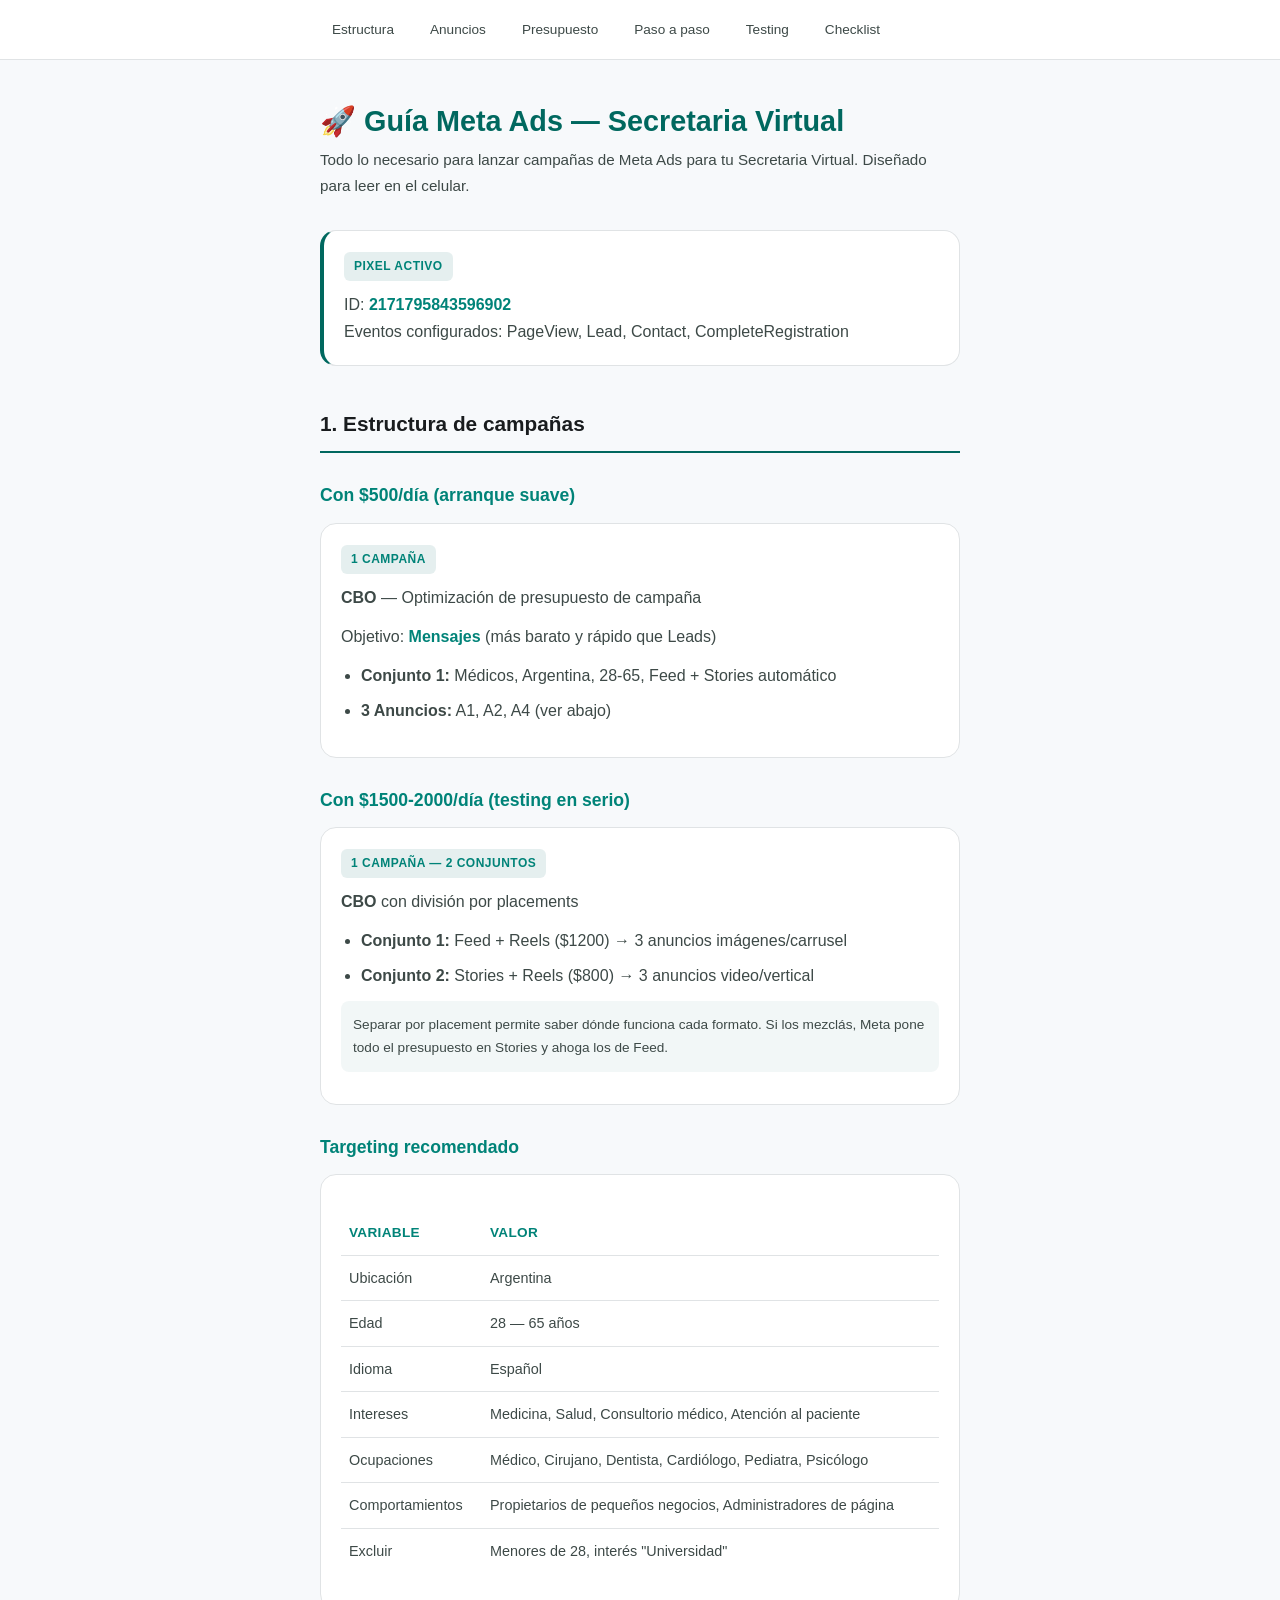
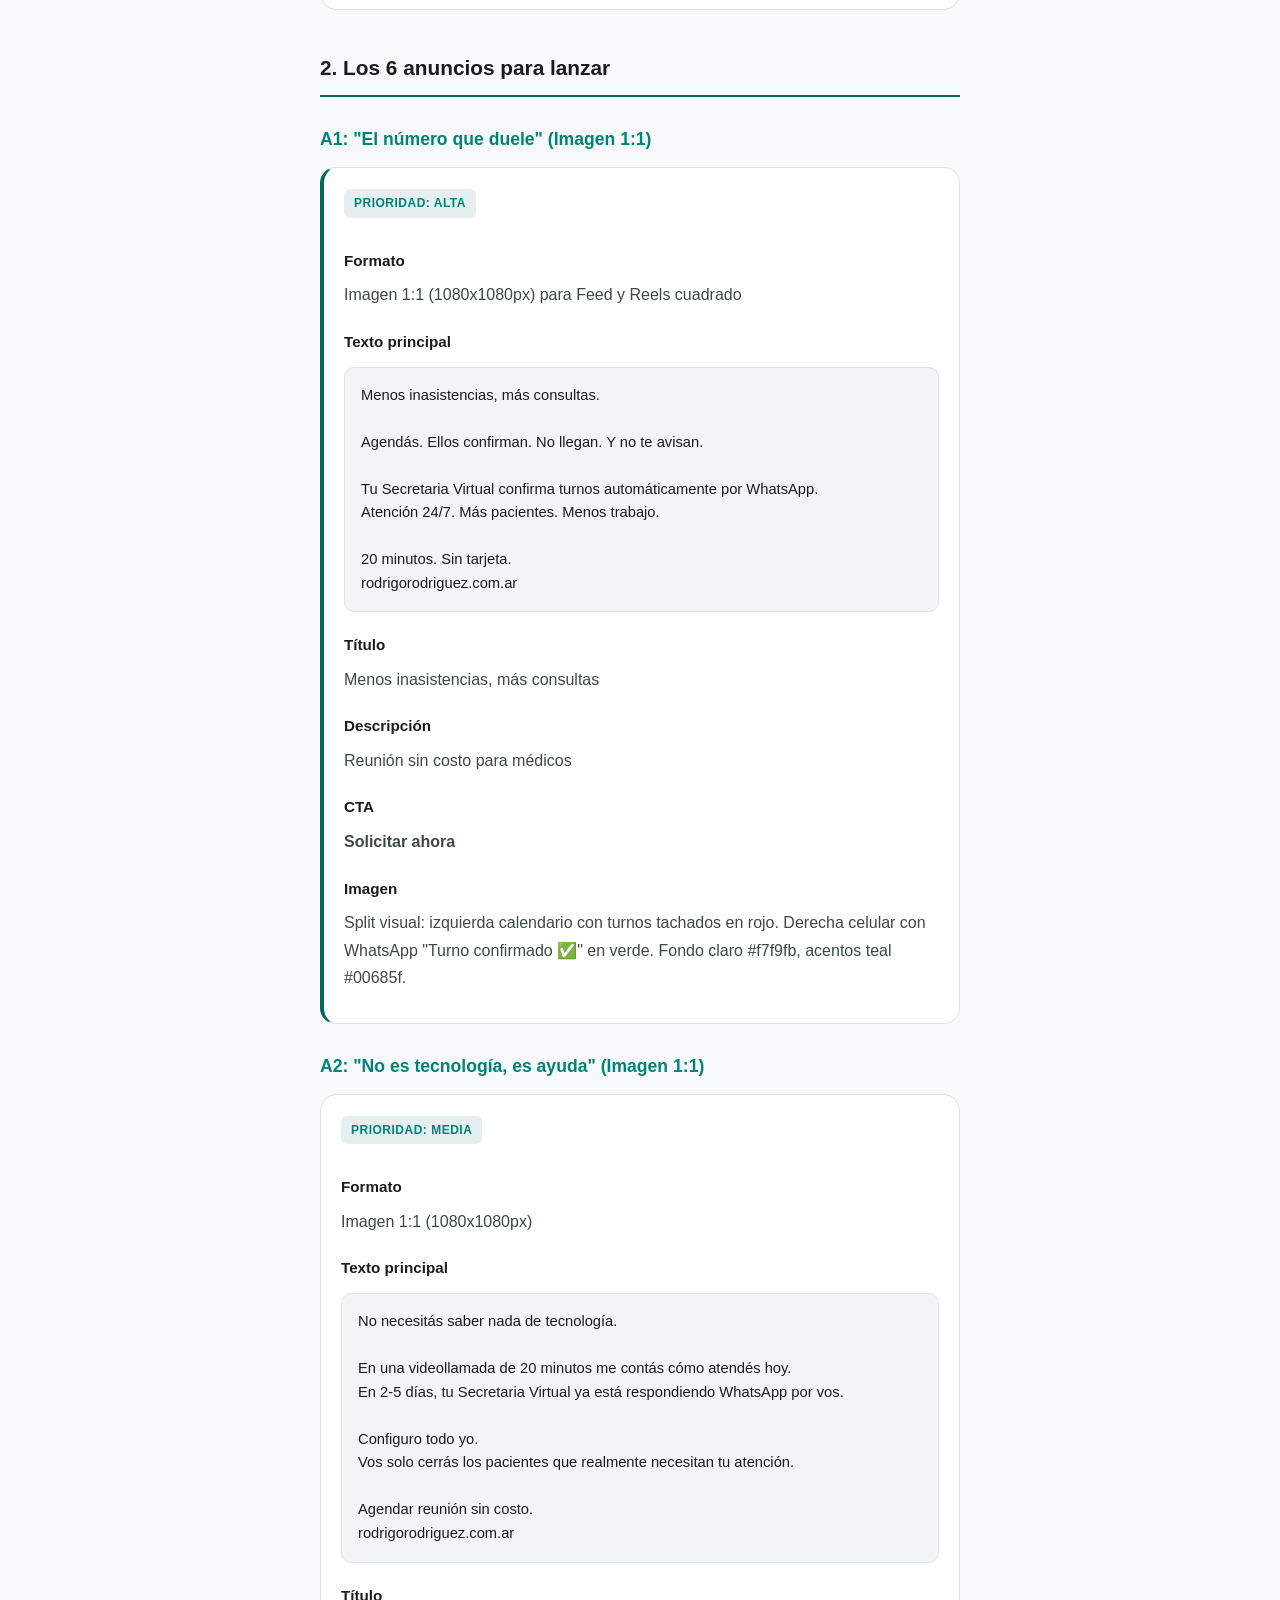
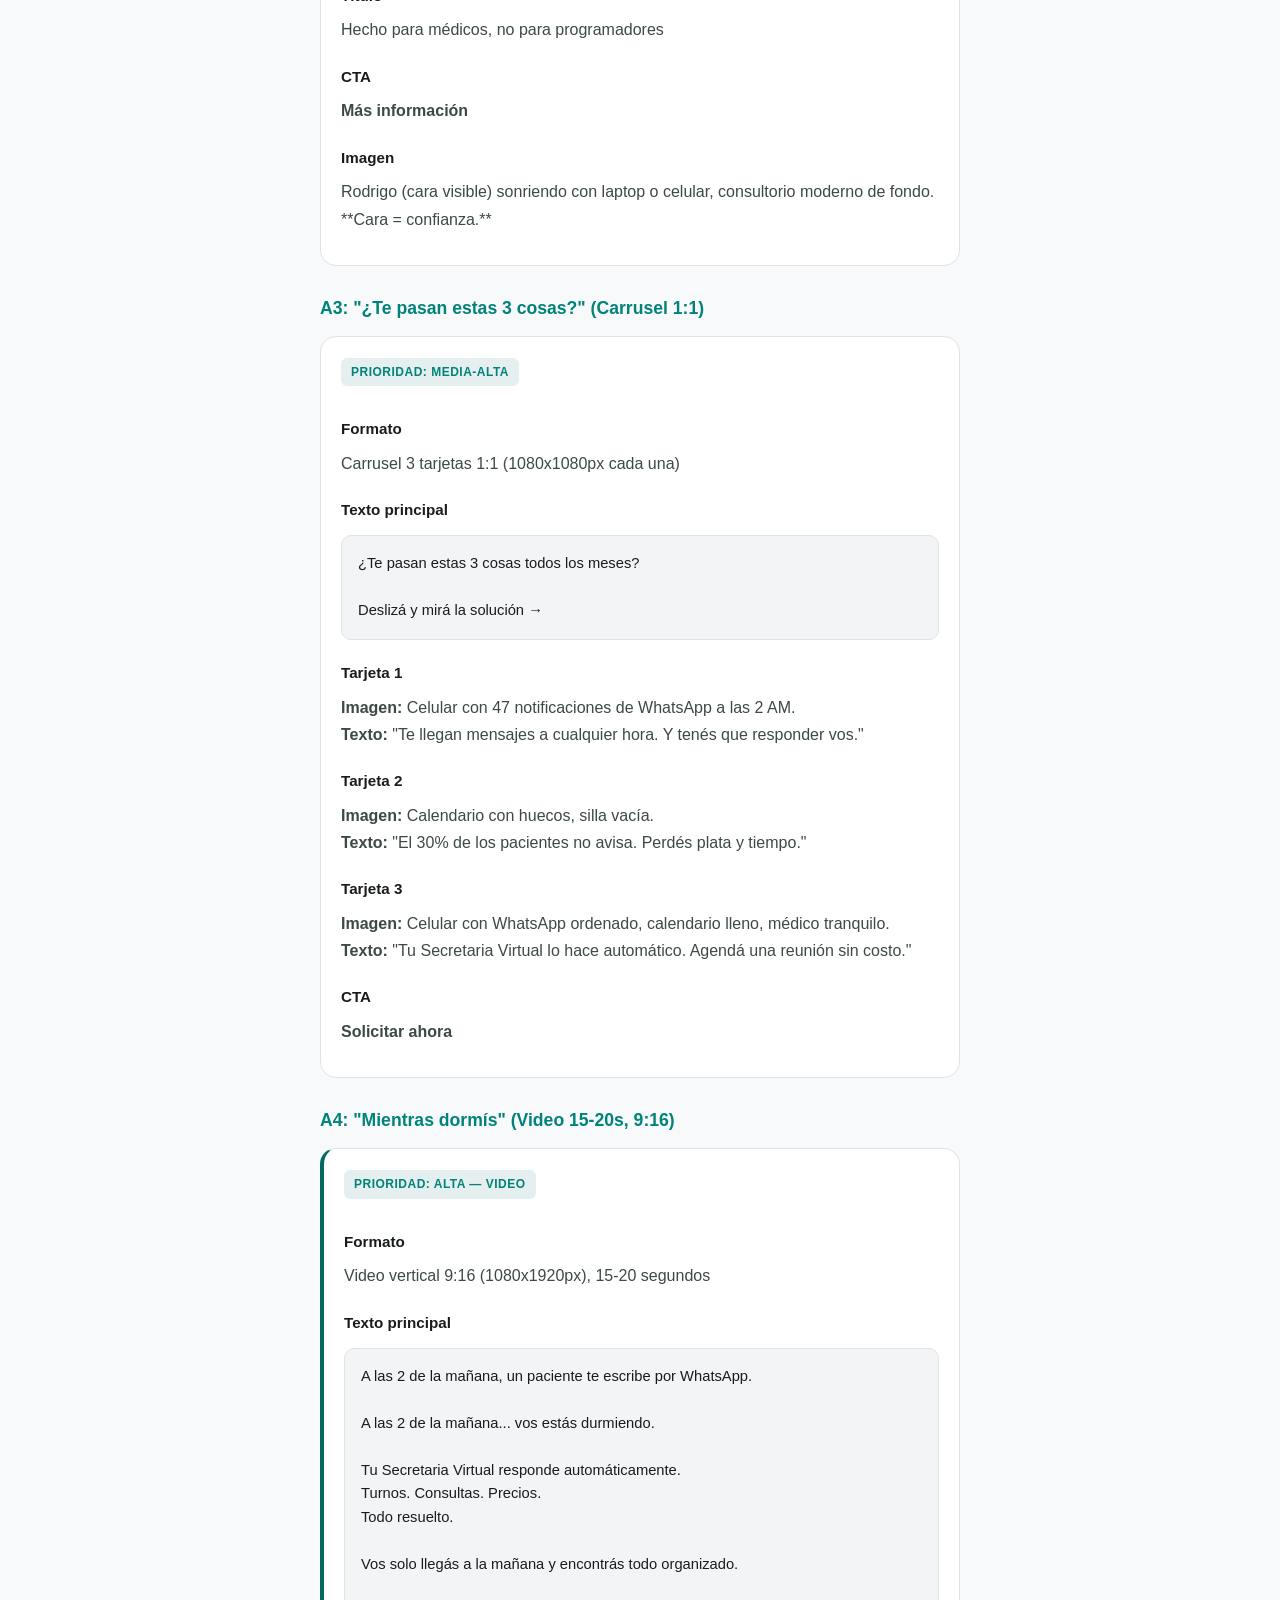
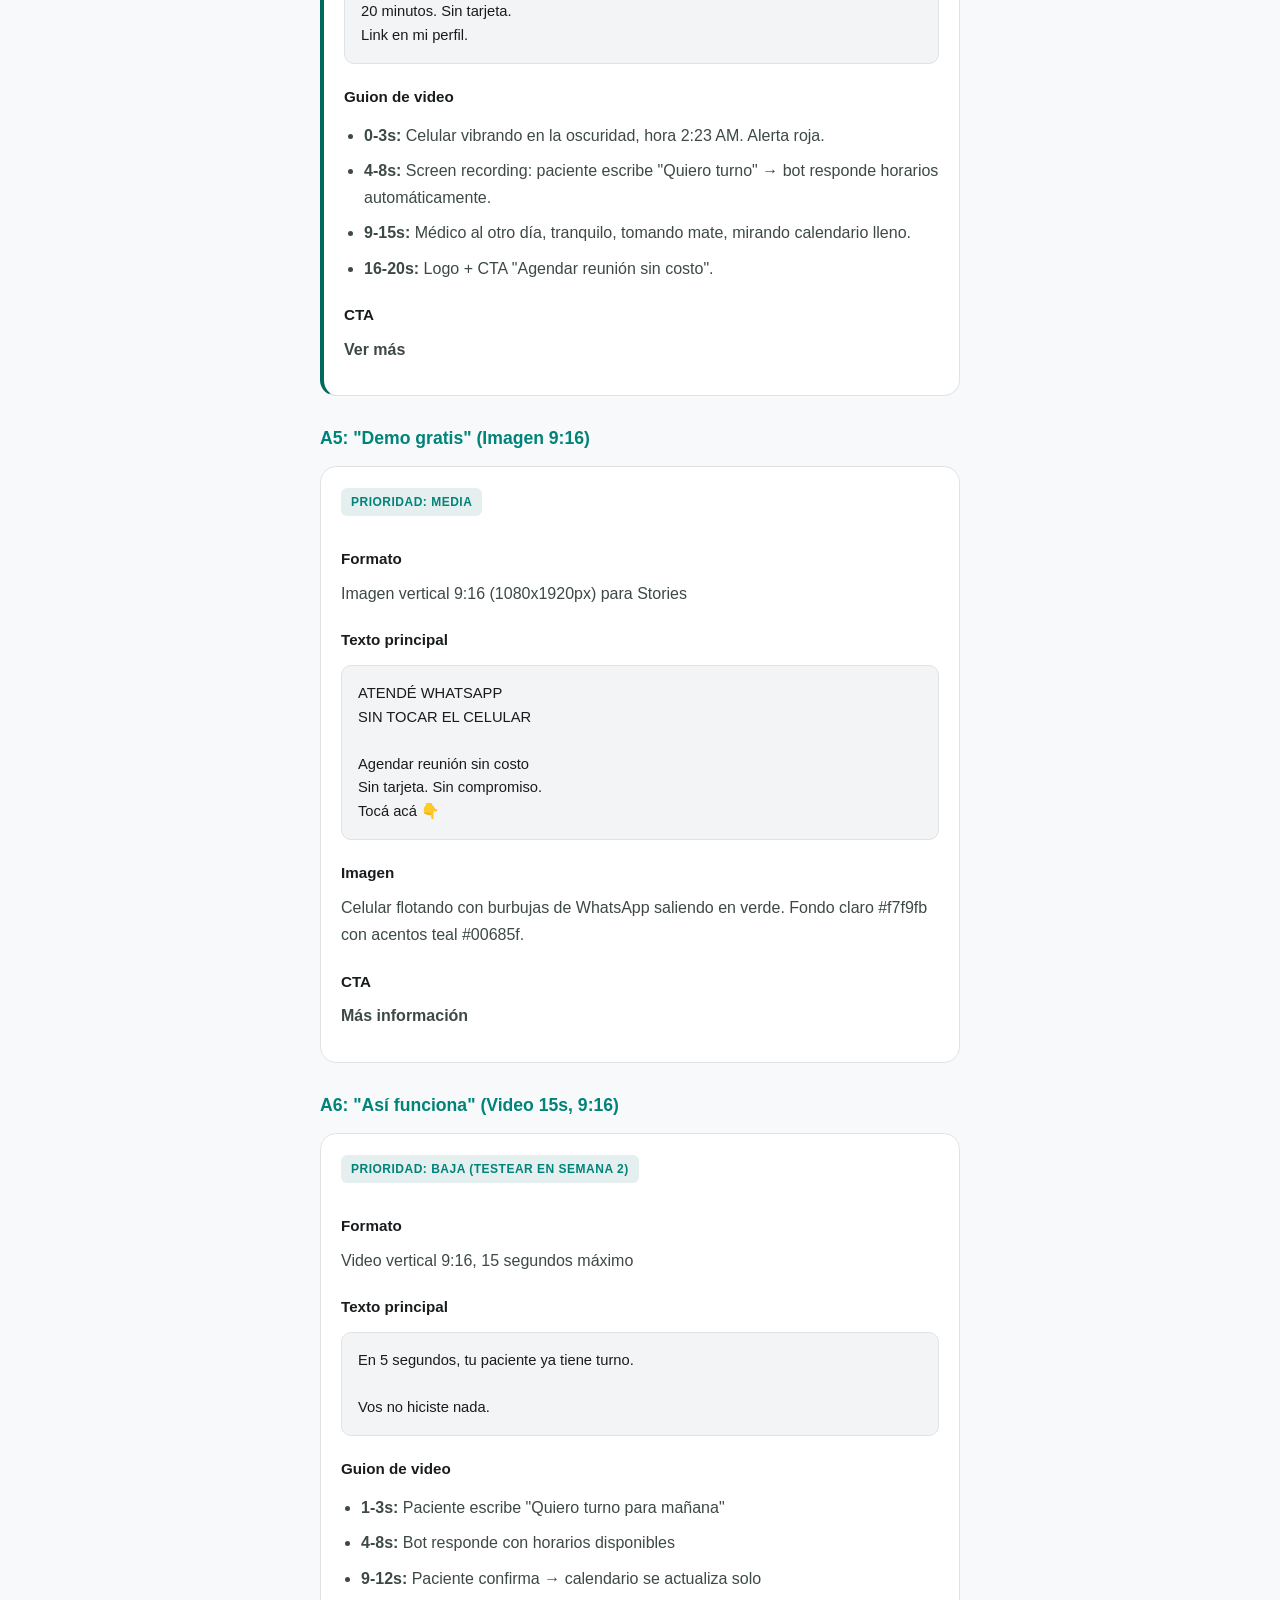
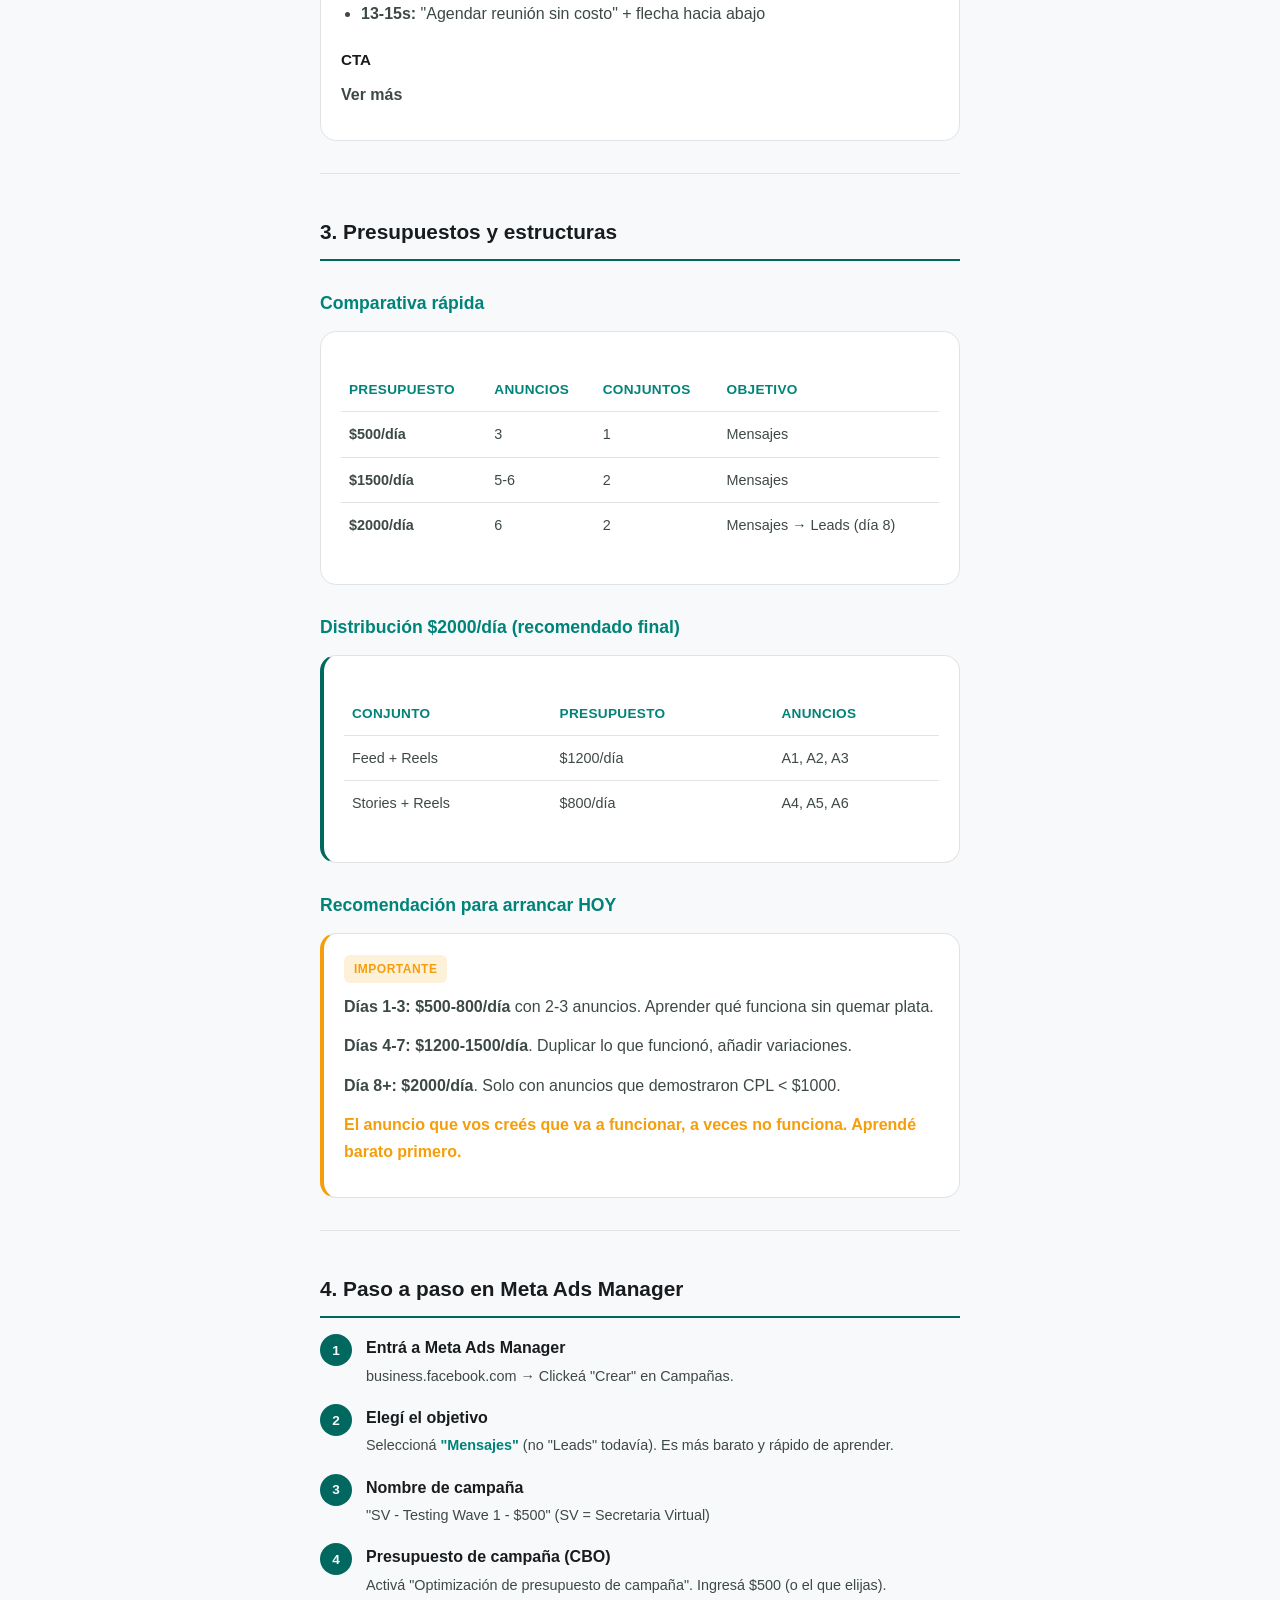
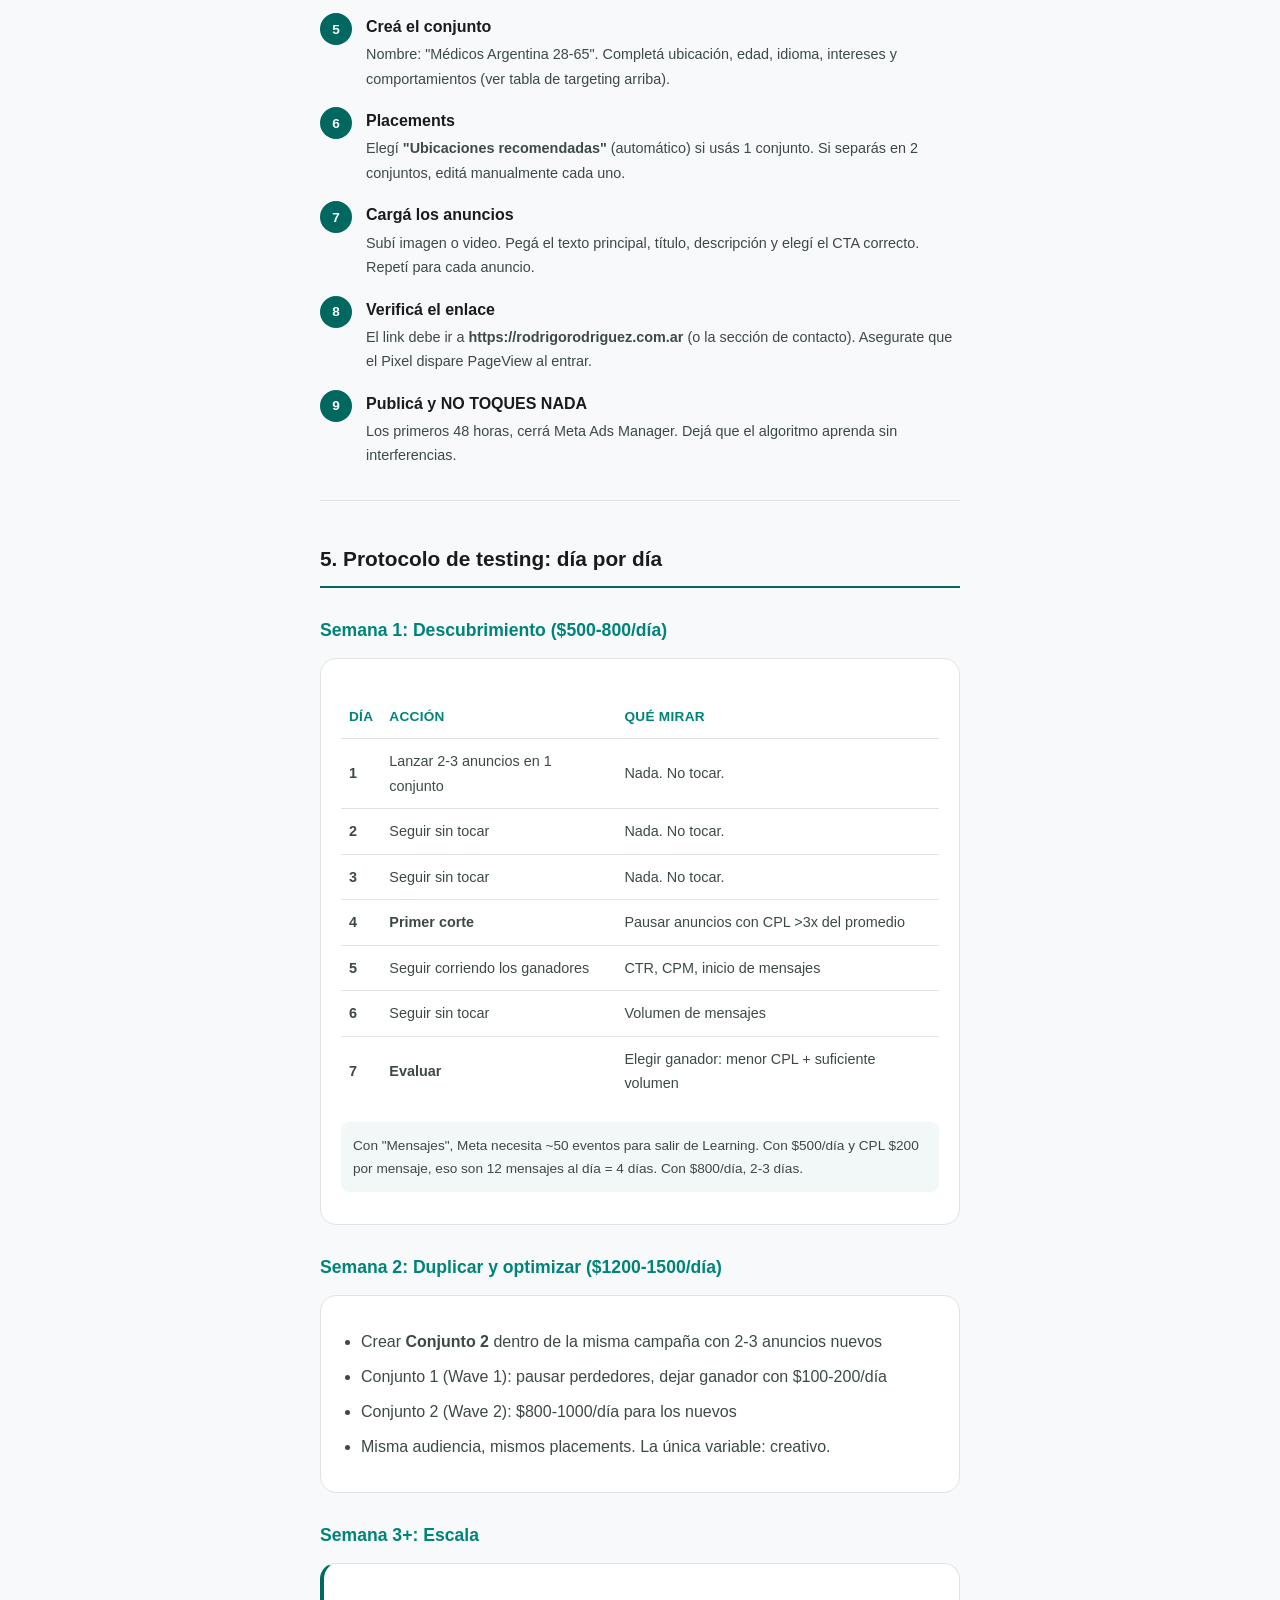
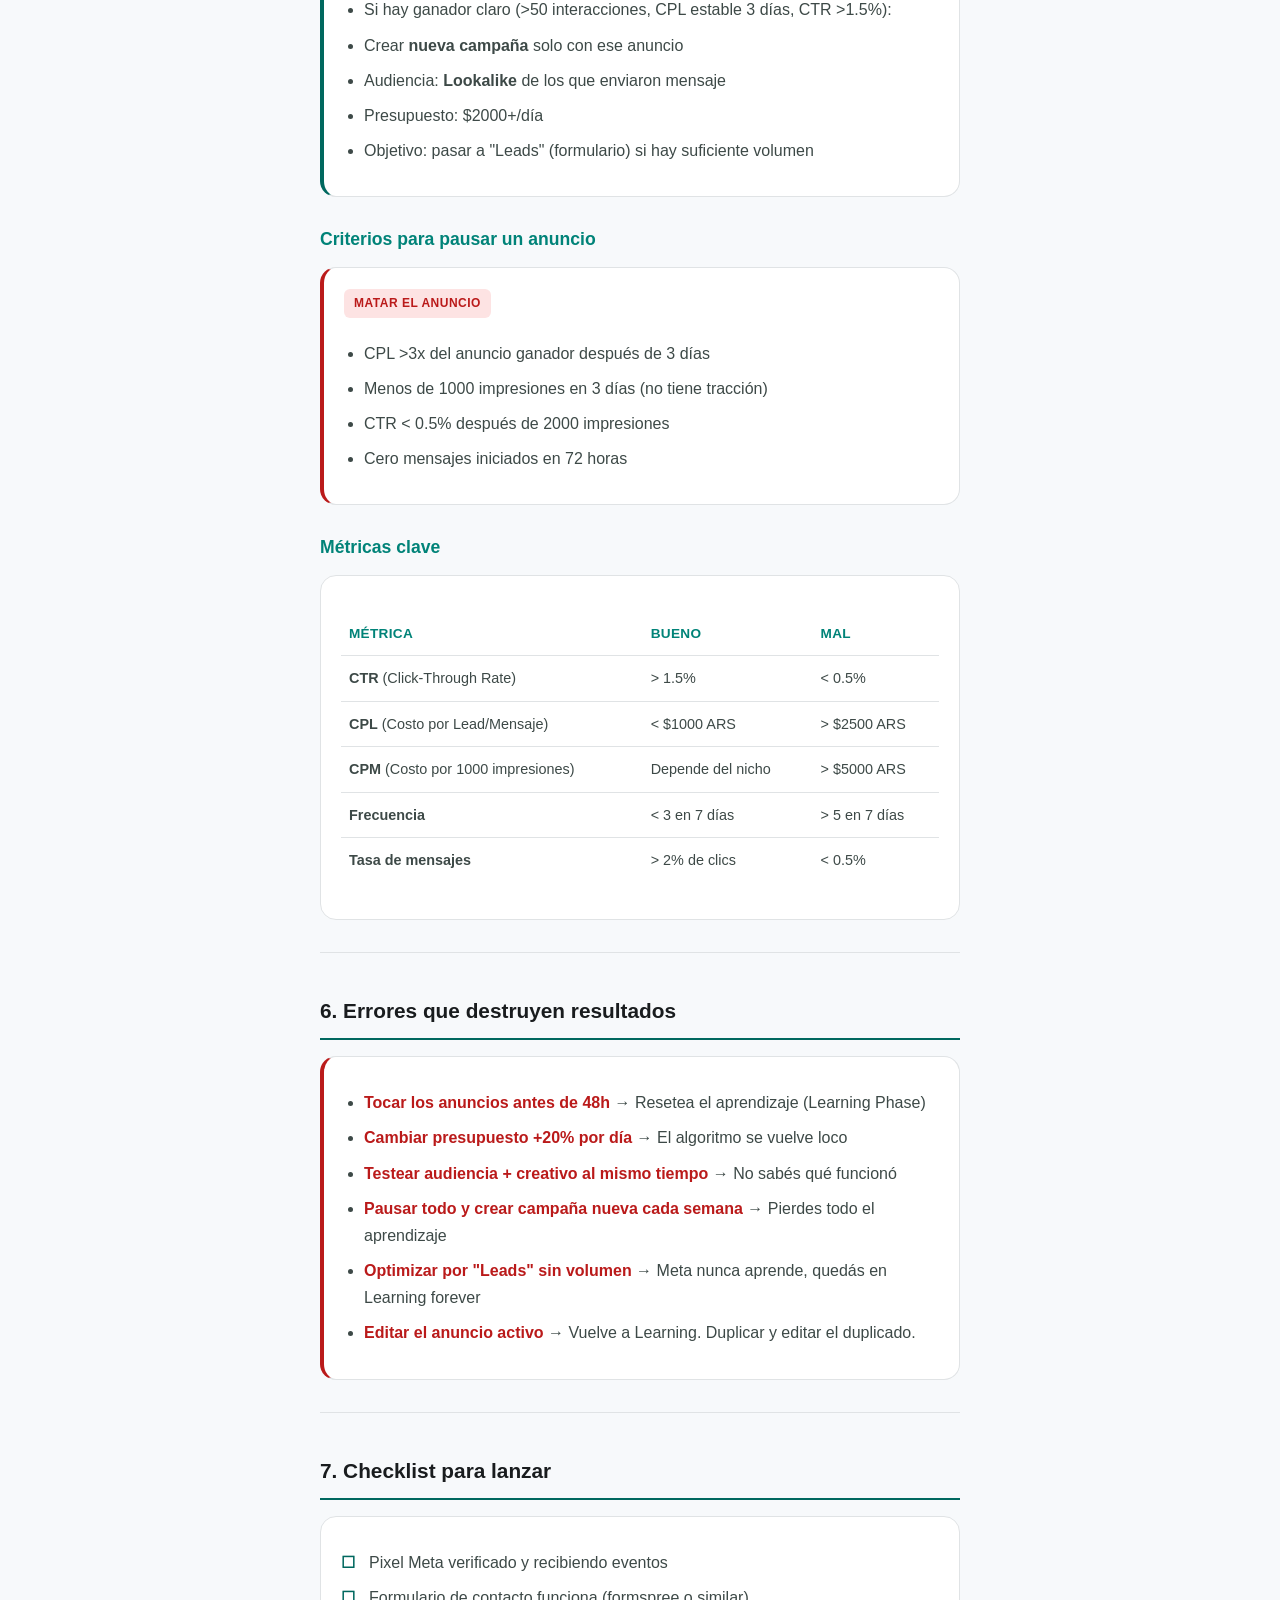
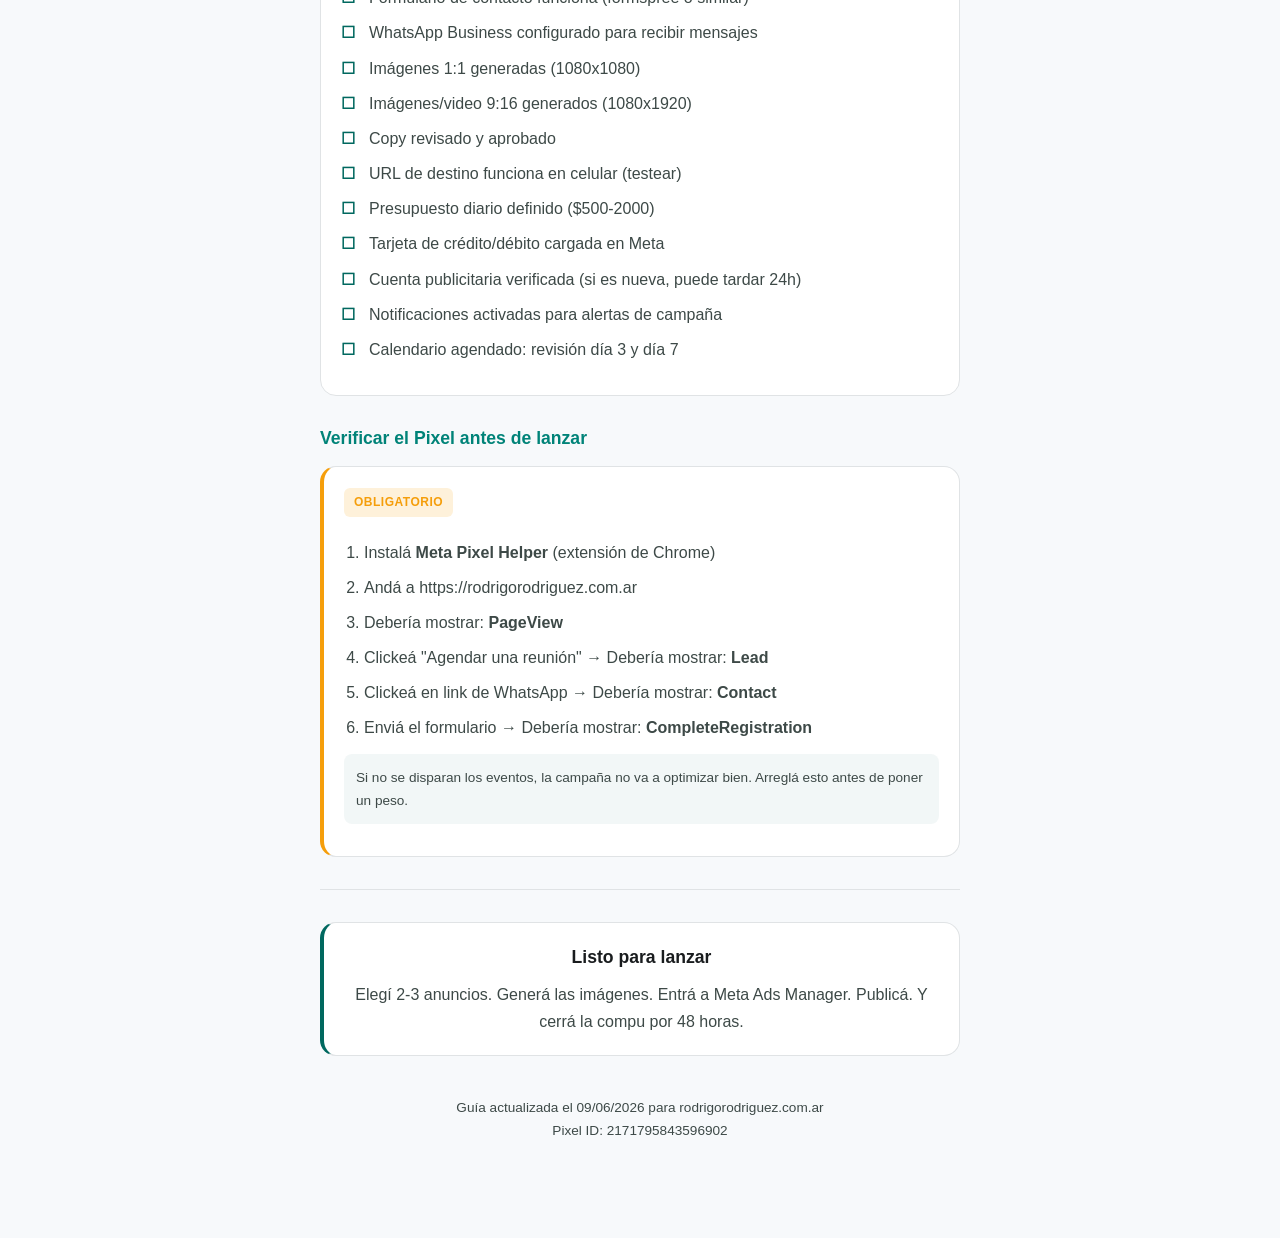
==== guia/index.html @ 0a8929dd "feat: redesign to Clinical Precision light mode + updated copy + meta ads guide" ====
<!DOCTYPE html>
<html lang="es-AR">
<head>
  <meta charset="UTF-8" />
  <meta name="viewport" content="width=device-width, initial-scale=1.0" />
  <title>Guía Meta Ads — Secretaria Virtual</title>
  <style>
    :root {
      --bg: #f7f9fb;
      --bg-card: #ffffff;
      --text: #191c1e;
      --text-secondary: #3d4947;
      --accent: #00685f;
      --accent-light: #008378;
      --danger: #ba1a1a;
      --warning: #f59e0b;
      --border: #e0e3e5;
    }
    * { margin: 0; padding: 0; box-sizing: border-box; }
    html { scroll-behavior: smooth; }
    body {
      font-family: -apple-system, BlinkMacSystemFont, 'Segoe UI', Roboto, 'Helvetica Neue', Arial, sans-serif;
      background: var(--bg);
      color: var(--text);
      line-height: 1.7;
      font-size: 16px;
      padding-bottom: 60px;
    }
    .container {
      max-width: 680px;
      margin: 0 auto;
      padding: 24px 20px;
    }
    h1 {
      font-size: 1.8rem;
      font-weight: 800;
      color: var(--accent);
      margin-bottom: 8px;
      line-height: 1.2;
    }
    h2 {
      font-size: 1.3rem;
      font-weight: 700;
      color: var(--text);
      margin-top: 40px;
      margin-bottom: 16px;
      padding-bottom: 10px;
      border-bottom: 2px solid var(--accent);
    }
    h3 {
      font-size: 1.1rem;
      font-weight: 700;
      color: var(--accent-light);
      margin-top: 28px;
      margin-bottom: 12px;
    }
    h4 {
      font-size: 0.95rem;
      font-weight: 600;
      color: var(--text);
      margin-top: 20px;
      margin-bottom: 8px;
    }
    p {
      margin-bottom: 12px;
      color: var(--text-secondary);
    }
    .subtitle {
      color: var(--text-secondary);
      font-size: 0.95rem;
      margin-bottom: 32px;
    }
    .card {
      background: var(--bg-card);
      border: 1px solid var(--border);
      border-radius: 16px;
      padding: 20px;
      margin-bottom: 20px;
    }
    .card-highlight {
      border-left: 4px solid var(--accent);
    }
    .card-danger {
      border-left: 4px solid var(--danger);
    }
    .card-warning {
      border-left: 4px solid var(--warning);
    }
    .label {
      display: inline-block;
      background: rgba(0,104,95,0.1);
      color: var(--accent-light);
      font-size: 0.75rem;
      font-weight: 700;
      text-transform: uppercase;
      letter-spacing: 0.5px;
      padding: 4px 10px;
      border-radius: 6px;
      margin-bottom: 10px;
    }
    .label-danger {
      background: rgba(239,68,68,0.15);
      color: var(--danger);
    }
    .label-warning {
      background: rgba(245,158,11,0.15);
      color: var(--warning);
    }
    pre, .copy-box {
      background: #f2f4f6;
      border: 1px solid var(--border);
      border-radius: 10px;
      padding: 16px;
      font-size: 0.92rem;
      line-height: 1.6;
      white-space: pre-wrap;
      word-wrap: break-word;
      color: var(--text);
      margin: 12px 0;
      font-family: inherit;
    }
    .copy-box {
      position: relative;
    }
    table {
      width: 100%;
      border-collapse: collapse;
      margin: 16px 0;
      font-size: 0.9rem;
    }
    th, td {
      padding: 10px 8px;
      text-align: left;
      border-bottom: 1px solid var(--border);
    }
    th {
      color: var(--accent-light);
      font-weight: 600;
      font-size: 0.85rem;
      text-transform: uppercase;
      letter-spacing: 0.3px;
    }
    td {
      color: var(--text-secondary);
    }
    tr:last-child td { border-bottom: none; }
    ul, ol {
      margin: 12px 0 12px 20px;
      color: var(--text-secondary);
    }
    li {
      margin-bottom: 8px;
    }
    .step {
      display: flex;
      gap: 14px;
      margin-bottom: 16px;
      align-items: flex-start;
    }
    .step-number {
      flex-shrink: 0;
      width: 32px;
      height: 32px;
      background: var(--accent);
      color: var(--bg);
      border-radius: 50%;
      display: flex;
      align-items: center;
      justify-content: center;
      font-weight: 800;
      font-size: 0.85rem;
    }
    .step-content {
      flex: 1;
    }
    .step-title {
      font-weight: 700;
      color: var(--text);
      margin-bottom: 2px;
    }
    .step-desc {
      font-size: 0.9rem;
      color: var(--text-secondary);
    }
    .checklist {
      list-style: none;
      margin-left: 0;
    }
    .checklist li {
      padding-left: 28px;
      position: relative;
    }
    .checklist li::before {
      content: "☐";
      position: absolute;
      left: 0;
      color: var(--accent);
      font-weight: bold;
    }
    .highlight {
      color: var(--accent-light);
      font-weight: 600;
    }
    .danger-text {
      color: var(--danger);
      font-weight: 600;
    }
    .warning-text {
      color: var(--warning);
      font-weight: 600;
    }
    hr {
      border: none;
      height: 1px;
      background: var(--border);
      margin: 32px 0;
    }
    .nav {
      position: sticky;
      top: 0;
      background: rgba(255,255,255,0.95);
      backdrop-filter: blur(10px);
      border-bottom: 1px solid var(--border);
      padding: 12px 0;
      z-index: 100;
      margin-bottom: 20px;
    }
    .nav-inner {
      max-width: 680px;
      margin: 0 auto;
      padding: 0 20px;
      display: flex;
      gap: 12px;
      overflow-x: auto;
      scrollbar-width: none;
    }
    .nav-inner::-webkit-scrollbar { display: none; }
    .nav a {
      color: var(--text-secondary);
      text-decoration: none;
      font-size: 0.85rem;
      font-weight: 500;
      white-space: nowrap;
      padding: 6px 12px;
      border-radius: 8px;
      transition: all 0.2s;
    }
    .nav a:hover, .nav a.active {
      color: var(--accent-light);
      background: rgba(0,104,95,0.1);
    }
    .tip {
      font-size: 0.85rem;
      color: var(--text-secondary);
      background: rgba(0,104,95,0.05);
      border-radius: 8px;
      padding: 12px;
      margin-top: 12px;
    }
    .emoji { font-style: normal; }
  </style>
</head>
<body>

  <div class="nav">
    <div class="nav-inner">
      <a href="#estructura">Estructura</a>
      <a href="#anuncios">Anuncios</a>
      <a href="#budget">Presupuesto</a>
      <a href="#paso">Paso a paso</a>
      <a href="#testing">Testing</a>
      <a href="#checklist">Checklist</a>
    </div>
  </div>

  <div class="container">

    <h1><span class="emoji">🚀</span> Guía Meta Ads — Secretaria Virtual</h1>
    <p class="subtitle">Todo lo necesario para lanzar campañas de Meta Ads para tu Secretaria Virtual. Diseñado para leer en el celular.</p>

    <div class="card card-highlight">
      <div class="label">Pixel activo</div>
      <p style="margin-bottom:0">ID: <strong class="highlight">2171795843596902</strong></p>
      <p style="margin-bottom:0">Eventos configurados: PageView, Lead, Contact, CompleteRegistration</p>
    </div>

    <!-- ESTRUCTURA -->
    <h2 id="estructura">1. Estructura de campañas</h2>

    <h3>Con $500/día (arranque suave)</h3>
    <div class="card">
      <div class="label">1 Campaña</div>
      <p><strong>CBO</strong> — Optimización de presupuesto de campaña</p>
      <p>Objetivo: <strong class="highlight">Mensajes</strong> (más barato y rápido que Leads)</p>
      <ul>
        <li><strong>Conjunto 1:</strong> Médicos, Argentina, 28-65, Feed + Stories automático</li>
        <li><strong>3 Anuncios:</strong> A1, A2, A4 (ver abajo)</li>
      </ul>
    </div>

    <h3>Con $1500-2000/día (testing en serio)</h3>
    <div class="card">
      <div class="label">1 Campaña — 2 Conjuntos</div>
      <p><strong>CBO</strong> con división por placements</p>
      <ul>
        <li><strong>Conjunto 1:</strong> Feed + Reels ($1200) → 3 anuncios imágenes/carrusel</li>
        <li><strong>Conjunto 2:</strong> Stories + Reels ($800) → 3 anuncios video/vertical</li>
      </ul>
      <p class="tip">Separar por placement permite saber dónde funciona cada formato. Si los mezclás, Meta pone todo el presupuesto en Stories y ahoga los de Feed.</p>
    </div>

    <!-- AUDIENCIA -->
    <h3>Targeting recomendado</h3>
    <div class="card">
      <table>
        <tr><th>Variable</th><th>Valor</th></tr>
        <tr><td>Ubicación</td><td>Argentina</td></tr>
        <tr><td>Edad</td><td>28 — 65 años</td></tr>
        <tr><td>Idioma</td><td>Español</td></tr>
        <tr><td>Intereses</td><td>Medicina, Salud, Consultorio médico, Atención al paciente</td></tr>
        <tr><td>Ocupaciones</td><td>Médico, Cirujano, Dentista, Cardiólogo, Pediatra, Psicólogo</td></tr>
        <tr><td>Comportamientos</td><td>Propietarios de pequeños negocios, Administradores de página</td></tr>
        <tr><td>Excluir</td><td>Menores de 28, interés "Universidad"</td></tr>
      </table>
    </div>

    <!-- ANUNCIOS -->
    <h2 id="anuncios">2. Los 6 anuncios para lanzar</h2>

    <!-- A1 -->
    <h3>A1: "El número que duele" (Imagen 1:1)</h3>
    <div class="card card-highlight">
      <div class="label">Prioridad: ALTA</div>
      <h4>Formato</h4>
      <p>Imagen 1:1 (1080x1080px) para Feed y Reels cuadrado</p>
      <h4>Texto principal</h4>
      <div class="copy-box">Menos inasistencias, más consultas.

Agendás. Ellos confirman. No llegan. Y no te avisan.

Tu Secretaria Virtual confirma turnos automáticamente por WhatsApp.
Atención 24/7. Más pacientes. Menos trabajo.

20 minutos. Sin tarjeta.
rodrigorodriguez.com.ar</div>
      <h4>Título</h4>
      <p>Menos inasistencias, más consultas</p>
      <h4>Descripción</h4>
      <p>Reunión sin costo para médicos</p>
      <h4>CTA</h4>
      <p><strong>Solicitar ahora</strong></p>
      <h4>Imagen</h4>
      <p>Split visual: izquierda calendario con turnos tachados en rojo. Derecha celular con WhatsApp "Turno confirmado ✅" en verde. Fondo claro #f7f9fb, acentos teal #00685f.</p>
    </div>

    <!-- A2 -->
    <h3>A2: "No es tecnología, es ayuda" (Imagen 1:1)</h3>
    <div class="card">
      <div class="label">Prioridad: MEDIA</div>
      <h4>Formato</h4>
      <p>Imagen 1:1 (1080x1080px)</p>
      <h4>Texto principal</h4>
      <div class="copy-box">No necesitás saber nada de tecnología.

En una videollamada de 20 minutos me contás cómo atendés hoy.
En 2-5 días, tu Secretaria Virtual ya está respondiendo WhatsApp por vos.

Configuro todo yo.
Vos solo cerrás los pacientes que realmente necesitan tu atención.

Agendar reunión sin costo.
rodrigorodriguez.com.ar</div>
      <h4>Título</h4>
      <p>Hecho para médicos, no para programadores</p>
      <h4>CTA</h4>
      <p><strong>Más información</strong></p>
      <h4>Imagen</h4>
      <p>Rodrigo (cara visible) sonriendo con laptop o celular, consultorio moderno de fondo. **Cara = confianza.**</p>
    </div>

    <!-- A3 -->
    <h3>A3: "¿Te pasan estas 3 cosas?" (Carrusel 1:1)</h3>
    <div class="card">
      <div class="label">Prioridad: MEDIA-ALTA</div>
      <h4>Formato</h4>
      <p>Carrusel 3 tarjetas 1:1 (1080x1080px cada una)</p>
      <h4>Texto principal</h4>
      <div class="copy-box">¿Te pasan estas 3 cosas todos los meses?

Deslizá y mirá la solución →</div>
      <h4>Tarjeta 1</h4>
      <p><strong>Imagen:</strong> Celular con 47 notificaciones de WhatsApp a las 2 AM.<br>
      <strong>Texto:</strong> "Te llegan mensajes a cualquier hora. Y tenés que responder vos."</p>
      <h4>Tarjeta 2</h4>
      <p><strong>Imagen:</strong> Calendario con huecos, silla vacía.<br>
      <strong>Texto:</strong> "El 30% de los pacientes no avisa. Perdés plata y tiempo."</p>
      <h4>Tarjeta 3</h4>
      <p><strong>Imagen:</strong> Celular con WhatsApp ordenado, calendario lleno, médico tranquilo.<br>
      <strong>Texto:</strong> "Tu Secretaria Virtual lo hace automático. Agendá una reunión sin costo."</p>
      <h4>CTA</h4>
      <p><strong>Solicitar ahora</strong></p>
    </div>

    <!-- A4 -->
    <h3>A4: "Mientras dormís" (Video 15-20s, 9:16)</h3>
    <div class="card card-highlight">
      <div class="label">Prioridad: ALTA — Video</div>
      <h4>Formato</h4>
      <p>Video vertical 9:16 (1080x1920px), 15-20 segundos</p>
      <h4>Texto principal</h4>
      <div class="copy-box">A las 2 de la mañana, un paciente te escribe por WhatsApp.

A las 2 de la mañana... vos estás durmiendo.

Tu Secretaria Virtual responde automáticamente.
Turnos. Consultas. Precios.
Todo resuelto.

Vos solo llegás a la mañana y encontrás todo organizado.

20 minutos. Sin tarjeta.
Link en mi perfil.</div>
      <h4>Guion de video</h4>
      <ul>
        <li><strong>0-3s:</strong> Celular vibrando en la oscuridad, hora 2:23 AM. Alerta roja.</li>
        <li><strong>4-8s:</strong> Screen recording: paciente escribe "Quiero turno" → bot responde horarios automáticamente.</li>
        <li><strong>9-15s:</strong> Médico al otro día, tranquilo, tomando mate, mirando calendario lleno.</li>
        <li><strong>16-20s:</strong> Logo + CTA "Agendar reunión sin costo".</li>
      </ul>
      <h4>CTA</h4>
      <p><strong>Ver más</strong></p>
    </div>

    <!-- A5 -->
    <h3>A5: "Demo gratis" (Imagen 9:16)</h3>
    <div class="card">
      <div class="label">Prioridad: MEDIA</div>
      <h4>Formato</h4>
      <p>Imagen vertical 9:16 (1080x1920px) para Stories</p>
      <h4>Texto principal</h4>
      <div class="copy-box">ATENDÉ WHATSAPP
SIN TOCAR EL CELULAR

Agendar reunión sin costo
Sin tarjeta. Sin compromiso.
Tocá acá 👇</div>
      <h4>Imagen</h4>
      <p>Celular flotando con burbujas de WhatsApp saliendo en verde. Fondo claro #f7f9fb con acentos teal #00685f.</p>
      <h4>CTA</h4>
      <p><strong>Más información</strong></p>
    </div>

    <!-- A6 -->
    <h3>A6: "Así funciona" (Video 15s, 9:16)</h3>
    <div class="card">
      <div class="label">Prioridad: BAJA (testear en semana 2)</div>
      <h4>Formato</h4>
      <p>Video vertical 9:16, 15 segundos máximo</p>
      <h4>Texto principal</h4>
      <div class="copy-box">En 5 segundos, tu paciente ya tiene turno.

Vos no hiciste nada.</div>
      <h4>Guion de video</h4>
      <ul>
        <li><strong>1-3s:</strong> Paciente escribe "Quiero turno para mañana"</li>
        <li><strong>4-8s:</strong> Bot responde con horarios disponibles</li>
        <li><strong>9-12s:</strong> Paciente confirma → calendario se actualiza solo</li>
        <li><strong>13-15s:</strong> "Agendar reunión sin costo" + flecha hacia abajo</li>
      </ul>
      <h4>CTA</h4>
      <p><strong>Ver más</strong></p>
    </div>

    <hr>

    <!-- PRESUPUESTOS -->
    <h2 id="budget">3. Presupuestos y estructuras</h2>

    <h3>Comparativa rápida</h3>
    <div class="card">
      <table>
        <tr><th>Presupuesto</th><th>Anuncios</th><th>Conjuntos</th><th>Objetivo</th></tr>
        <tr><td><strong>$500/día</strong></td><td>3</td><td>1</td><td>Mensajes</td></tr>
        <tr><td><strong>$1500/día</strong></td><td>5-6</td><td>2</td><td>Mensajes</td></tr>
        <tr><td><strong>$2000/día</strong></td><td>6</td><td>2</td><td>Mensajes → Leads (día 8)</td></tr>
      </table>
    </div>

    <h3>Distribución $2000/día (recomendado final)</h3>
    <div class="card card-highlight">
      <table>
        <tr><th>Conjunto</th><th>Presupuesto</th><th>Anuncios</th></tr>
        <tr><td>Feed + Reels</td><td>$1200/día</td><td>A1, A2, A3</td></tr>
        <tr><td>Stories + Reels</td><td>$800/día</td><td>A4, A5, A6</td></tr>
      </table>
    </div>

    <h3>Recomendación para arrancar HOY</h3>
    <div class="card card-warning">
      <div class="label label-warning">Importante</div>
      <p><strong>Días 1-3: $500-800/día</strong> con 2-3 anuncios. Aprender qué funciona sin quemar plata.</p>
      <p><strong>Días 4-7: $1200-1500/día</strong>. Duplicar lo que funcionó, añadir variaciones.</p>
      <p><strong>Día 8+: $2000/día</strong>. Solo con anuncios que demostraron CPL &lt; $1000.</p>
      <p class="warning-text">El anuncio que vos creés que va a funcionar, a veces no funciona. Aprendé barato primero.</p>
    </div>

    <hr>

    <!-- PASO A PASO -->
    <h2 id="paso">4. Paso a paso en Meta Ads Manager</h2>

    <div class="step">
      <div class="step-number">1</div>
      <div class="step-content">
        <div class="step-title">Entrá a Meta Ads Manager</div>
        <div class="step-desc">business.facebook.com → Clickeá "Crear" en Campañas.</div>
      </div>
    </div>
    <div class="step">
      <div class="step-number">2</div>
      <div class="step-content">
        <div class="step-title">Elegí el objetivo</div>
        <div class="step-desc">Seleccioná <strong class="highlight">"Mensajes"</strong> (no "Leads" todavía). Es más barato y rápido de aprender.</div>
      </div>
    </div>
    <div class="step">
      <div class="step-number">3</div>
      <div class="step-content">
        <div class="step-title">Nombre de campaña</div>
        <div class="step-desc">"SV - Testing Wave 1 - $500" (SV = Secretaria Virtual)</div>
      </div>
    </div>
    <div class="step">
      <div class="step-number">4</div>
      <div class="step-content">
        <div class="step-title">Presupuesto de campaña (CBO)</div>
        <div class="step-desc">Activá "Optimización de presupuesto de campaña". Ingresá $500 (o el que elijas).</div>
      </div>
    </div>
    <div class="step">
      <div class="step-number">5</div>
      <div class="step-content">
        <div class="step-title">Creá el conjunto</div>
        <div class="step-desc">Nombre: "Médicos Argentina 28-65". Completá ubicación, edad, idioma, intereses y comportamientos (ver tabla de targeting arriba).</div>
      </div>
    </div>
    <div class="step">
      <div class="step-number">6</div>
      <div class="step-content">
        <div class="step-title">Placements</div>
        <div class="step-desc">Elegí <strong>"Ubicaciones recomendadas"</strong> (automático) si usás 1 conjunto. Si separás en 2 conjuntos, editá manualmente cada uno.</div>
      </div>
    </div>
    <div class="step">
      <div class="step-number">7</div>
      <div class="step-content">
        <div class="step-title">Cargá los anuncios</div>
        <div class="step-desc">Subí imagen o video. Pegá el texto principal, título, descripción y elegí el CTA correcto. Repetí para cada anuncio.</div>
      </div>
    </div>
    <div class="step">
      <div class="step-number">8</div>
      <div class="step-content">
        <div class="step-title">Verificá el enlace</div>
        <div class="step-desc">El link debe ir a <strong>https://rodrigorodriguez.com.ar</strong> (o la sección de contacto). Asegurate que el Pixel dispare PageView al entrar.</div>
      </div>
    </div>
    <div class="step">
      <div class="step-number">9</div>
      <div class="step-content">
        <div class="step-title">Publicá y NO TOQUES NADA</div>
        <div class="step-desc">Los primeros 48 horas, cerrá Meta Ads Manager. Dejá que el algoritmo aprenda sin interferencias.</div>
      </div>
    </div>

    <hr>

    <!-- TESTING -->
    <h2 id="testing">5. Protocolo de testing: día por día</h2>

    <h3>Semana 1: Descubrimiento ($500-800/día)</h3>
    <div class="card">
      <table>
        <tr><th>Día</th><th>Acción</th><th>Qué mirar</th></tr>
        <tr><td><strong>1</strong></td><td>Lanzar 2-3 anuncios en 1 conjunto</td><td>Nada. No tocar.</td></tr>
        <tr><td><strong>2</strong></td><td>Seguir sin tocar</td><td>Nada. No tocar.</td></tr>
        <tr><td><strong>3</strong></td><td>Seguir sin tocar</td><td>Nada. No tocar.</td></tr>
        <tr><td><strong>4</strong></td><td><strong>Primer corte</strong></td><td>Pausar anuncios con CPL &gt;3x del promedio</td></tr>
        <tr><td><strong>5</strong></td><td>Seguir corriendo los ganadores</td><td>CTR, CPM, inicio de mensajes</td></tr>
        <tr><td><strong>6</strong></td><td>Seguir sin tocar</td><td>Volumen de mensajes</td></tr>
        <tr><td><strong>7</strong></td><td><strong>Evaluar</strong></td><td>Elegir ganador: menor CPL + suficiente volumen</td></tr>
      </table>
      <p class="tip">Con "Mensajes", Meta necesita ~50 eventos para salir de Learning. Con $500/día y CPL $200 por mensaje, eso son 12 mensajes al día = 4 días. Con $800/día, 2-3 días.</p>
    </div>

    <h3>Semana 2: Duplicar y optimizar ($1200-1500/día)</h3>
    <div class="card">
      <ul>
        <li>Crear <strong>Conjunto 2</strong> dentro de la misma campaña con 2-3 anuncios nuevos</li>
        <li>Conjunto 1 (Wave 1): pausar perdedores, dejar ganador con $100-200/día</li>
        <li>Conjunto 2 (Wave 2): $800-1000/día para los nuevos</li>
        <li>Misma audiencia, mismos placements. La única variable: creativo.</li>
      </ul>
    </div>

    <h3>Semana 3+: Escala</h3>
    <div class="card card-highlight">
      <ul>
        <li>Si hay ganador claro (&gt;50 interacciones, CPL estable 3 días, CTR &gt;1.5%):</li>
        <li>Crear <strong>nueva campaña</strong> solo con ese anuncio</li>
        <li>Audiencia: <strong>Lookalike</strong> de los que enviaron mensaje</li>
        <li>Presupuesto: $2000+/día</li>
        <li>Objetivo: pasar a "Leads" (formulario) si hay suficiente volumen</li>
      </ul>
    </div>

    <h3>Criterios para pausar un anuncio</h3>
    <div class="card card-danger">
      <div class="label label-danger">Matar el anuncio</div>
      <ul>
        <li>CPL &gt;3x del anuncio ganador después de 3 días</li>
        <li>Menos de 1000 impresiones en 3 días (no tiene tracción)</li>
        <li>CTR &lt; 0.5% después de 2000 impresiones</li>
        <li>Cero mensajes iniciados en 72 horas</li>
      </ul>
    </div>

    <h3>Métricas clave</h3>
    <div class="card">
      <table>
        <tr><th>Métrica</th><th>Bueno</th><th>Mal</th></tr>
        <tr><td><strong>CTR</strong> (Click-Through Rate)</td><td>&gt; 1.5%</td><td>&lt; 0.5%</td></tr>
        <tr><td><strong>CPL</strong> (Costo por Lead/Mensaje)</td><td>&lt; $1000 ARS</td><td>&gt; $2500 ARS</td></tr>
        <tr><td><strong>CPM</strong> (Costo por 1000 impresiones)</td><td>Depende del nicho</td><td>&gt; $5000 ARS</td></tr>
        <tr><td><strong>Frecuencia</strong></td><td>&lt; 3 en 7 días</td><td>&gt; 5 en 7 días</td></tr>
        <tr><td><strong>Tasa de mensajes</strong></td><td>&gt; 2% de clics</td><td>&lt; 0.5%</td></tr>
      </table>
    </div>

    <hr>

    <!-- ERRORES -->
    <h2>6. Errores que destruyen resultados</h2>

    <div class="card card-danger">
      <ul>
        <li><strong class="danger-text">Tocar los anuncios antes de 48h</strong> → Resetea el aprendizaje (Learning Phase)</li>
        <li><strong class="danger-text">Cambiar presupuesto +20% por día</strong> → El algoritmo se vuelve loco</li>
        <li><strong class="danger-text">Testear audiencia + creativo al mismo tiempo</strong> → No sabés qué funcionó</li>
        <li><strong class="danger-text">Pausar todo y crear campaña nueva cada semana</strong> → Pierdes todo el aprendizaje</li>
        <li><strong class="danger-text">Optimizar por "Leads" sin volumen</strong> → Meta nunca aprende, quedás en Learning forever</li>
        <li><strong class="danger-text">Editar el anuncio activo</strong> → Vuelve a Learning. Duplicar y editar el duplicado.</li>
      </ul>
    </div>

    <hr>

    <!-- CHECKLIST -->
    <h2 id="checklist">7. Checklist para lanzar</h2>

    <div class="card">
      <ul class="checklist">
        <li>Pixel Meta verificado y recibiendo eventos</li>
        <li>Formulario de contacto funciona (formspree o similar)</li>
        <li>WhatsApp Business configurado para recibir mensajes</li>
        <li>Imágenes 1:1 generadas (1080x1080)</li>
        <li>Imágenes/video 9:16 generados (1080x1920)</li>
        <li>Copy revisado y aprobado</li>
        <li>URL de destino funciona en celular (testear)</li>
        <li>Presupuesto diario definido ($500-2000)</li>
        <li>Tarjeta de crédito/débito cargada en Meta</li>
        <li>Cuenta publicitaria verificada (si es nueva, puede tardar 24h)</li>
        <li>Notificaciones activadas para alertas de campaña</li>
        <li>Calendario agendado: revisión día 3 y día 7</li>
      </ul>
    </div>

    <h3>Verificar el Pixel antes de lanzar</h3>
    <div class="card card-warning">
      <div class="label label-warning">Obligatorio</div>
      <ol>
        <li>Instalá <strong>Meta Pixel Helper</strong> (extensión de Chrome)</li>
        <li>Andá a https://rodrigorodriguez.com.ar</li>
        <li>Debería mostrar: <strong>PageView</strong></li>
        <li>Clickeá "Agendar una reunión" → Debería mostrar: <strong>Lead</strong></li>
        <li>Clickeá en link de WhatsApp → Debería mostrar: <strong>Contact</strong></li>
        <li>Enviá el formulario → Debería mostrar: <strong>CompleteRegistration</strong></li>
      </ol>
      <p class="tip">Si no se disparan los eventos, la campaña no va a optimizar bien. Arreglá esto antes de poner un peso.</p>
    </div>

    <hr>

    <div class="card card-highlight" style="text-align:center">
      <p style="margin-bottom:8px; font-size:1.1rem; color:var(--text)"><strong>Listo para lanzar</strong></p>
      <p style="margin-bottom:0">Elegí 2-3 anuncios. Generá las imágenes. Entrá a Meta Ads Manager. Publicá. Y cerrá la compu por 48 horas.</p>
    </div>

    <p style="text-align:center; color:var(--text-secondary); font-size:0.85rem; margin-top:40px">
      Guía actualizada el 09/06/2026 para rodrigorodriguez.com.ar<br>
      Pixel ID: 2171795843596902
    </p>

  </div>

</body>
</html>
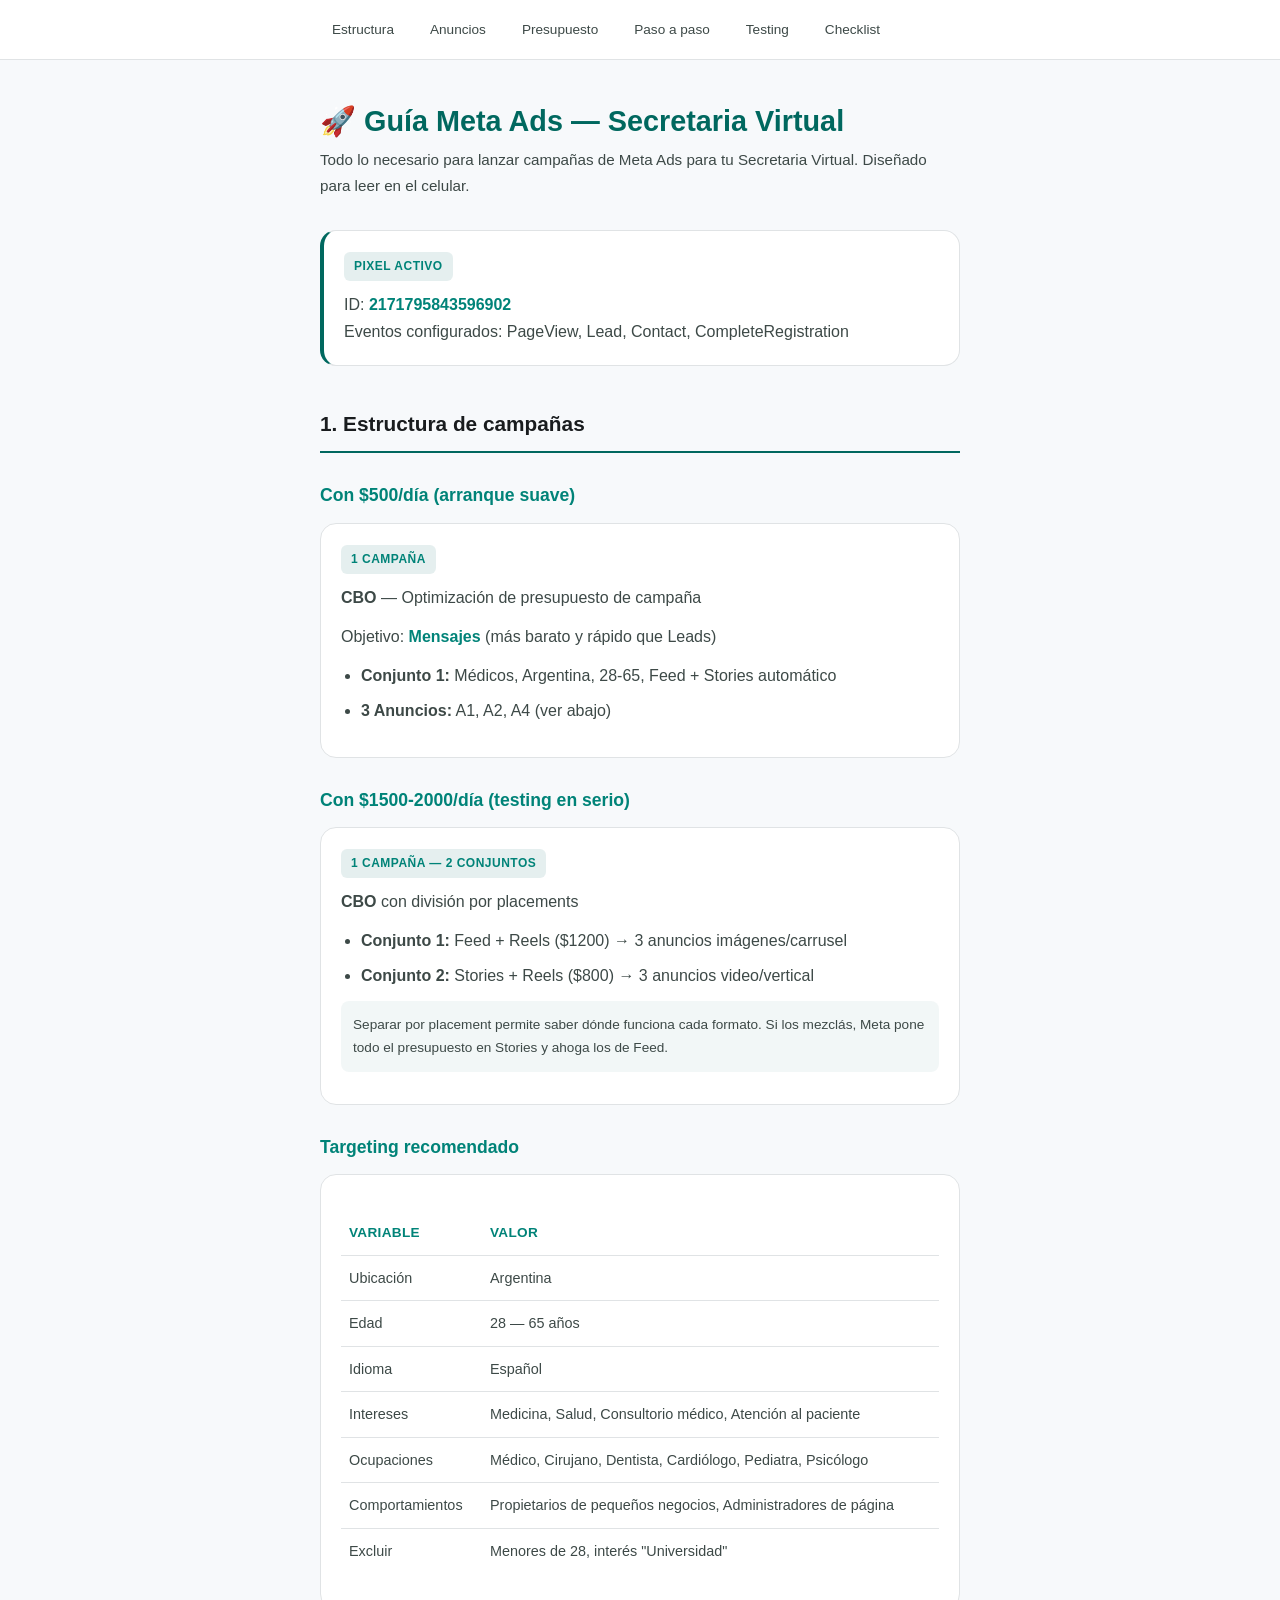
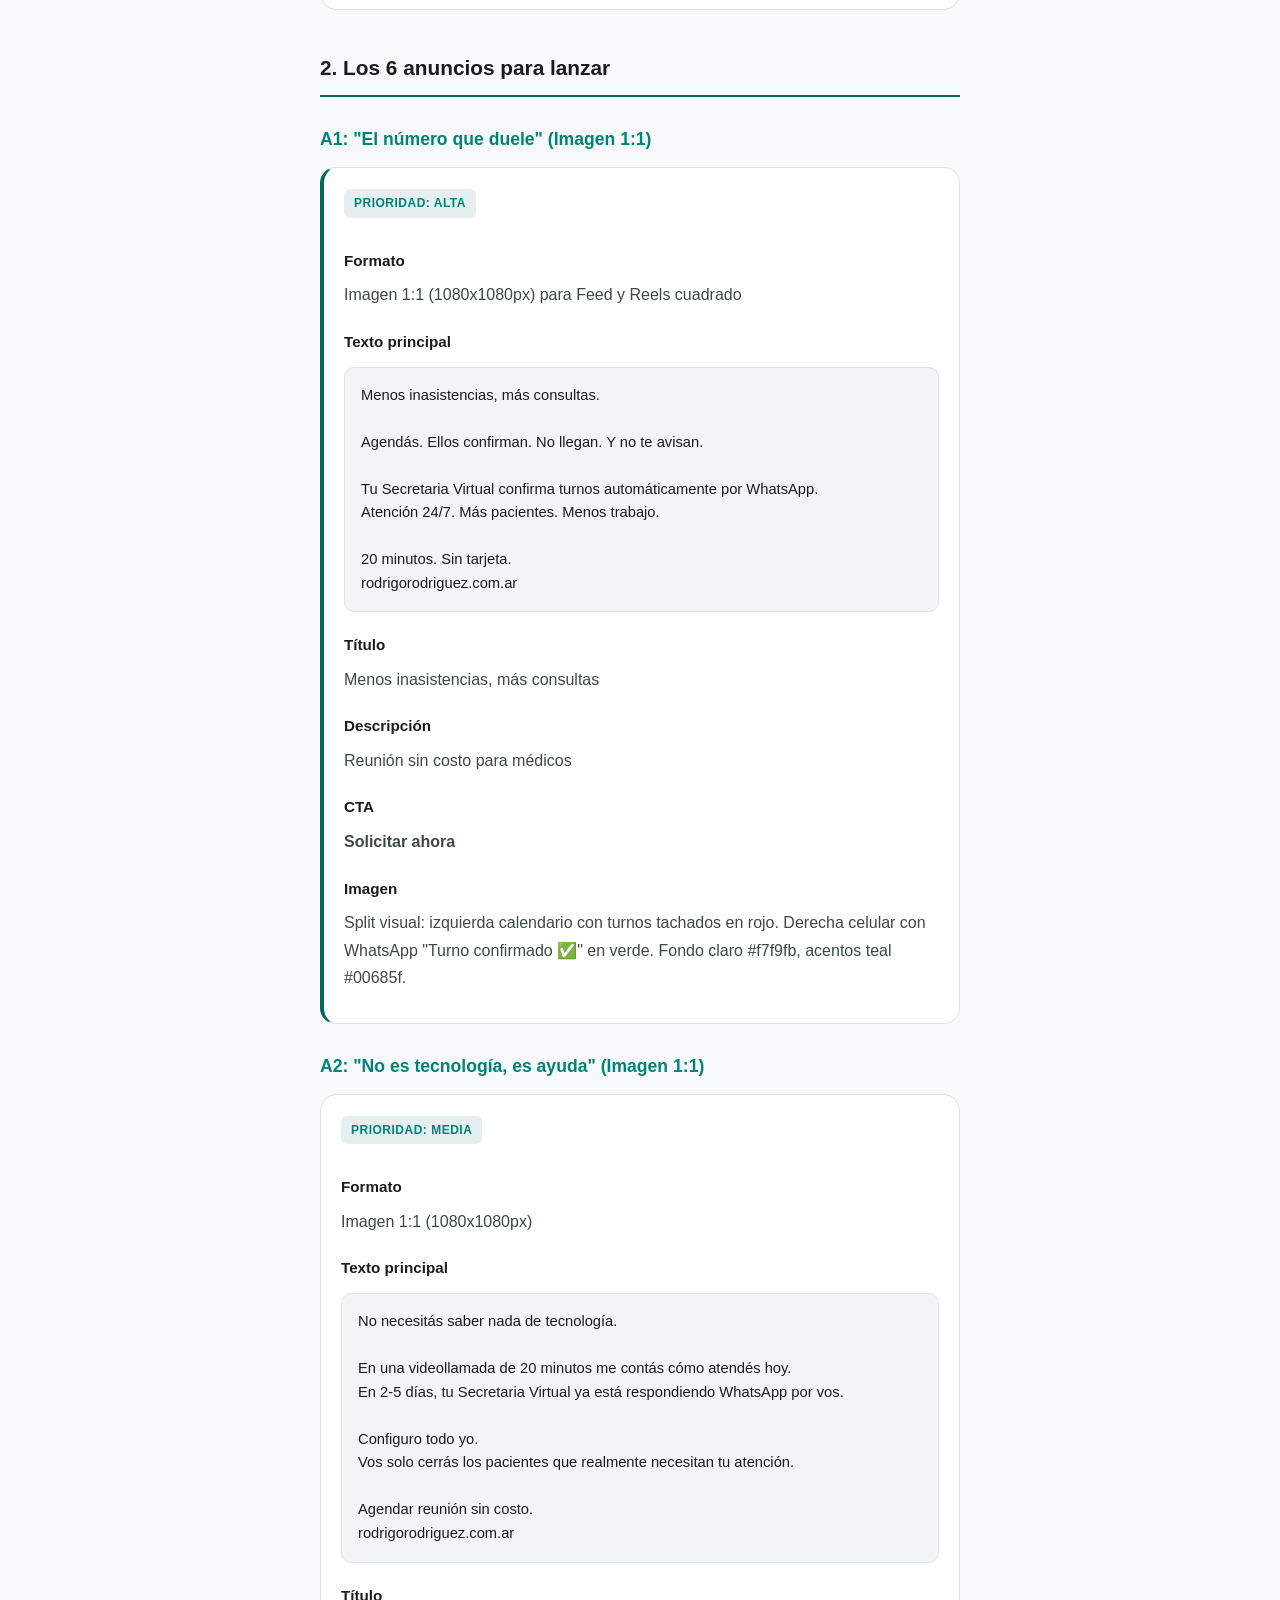
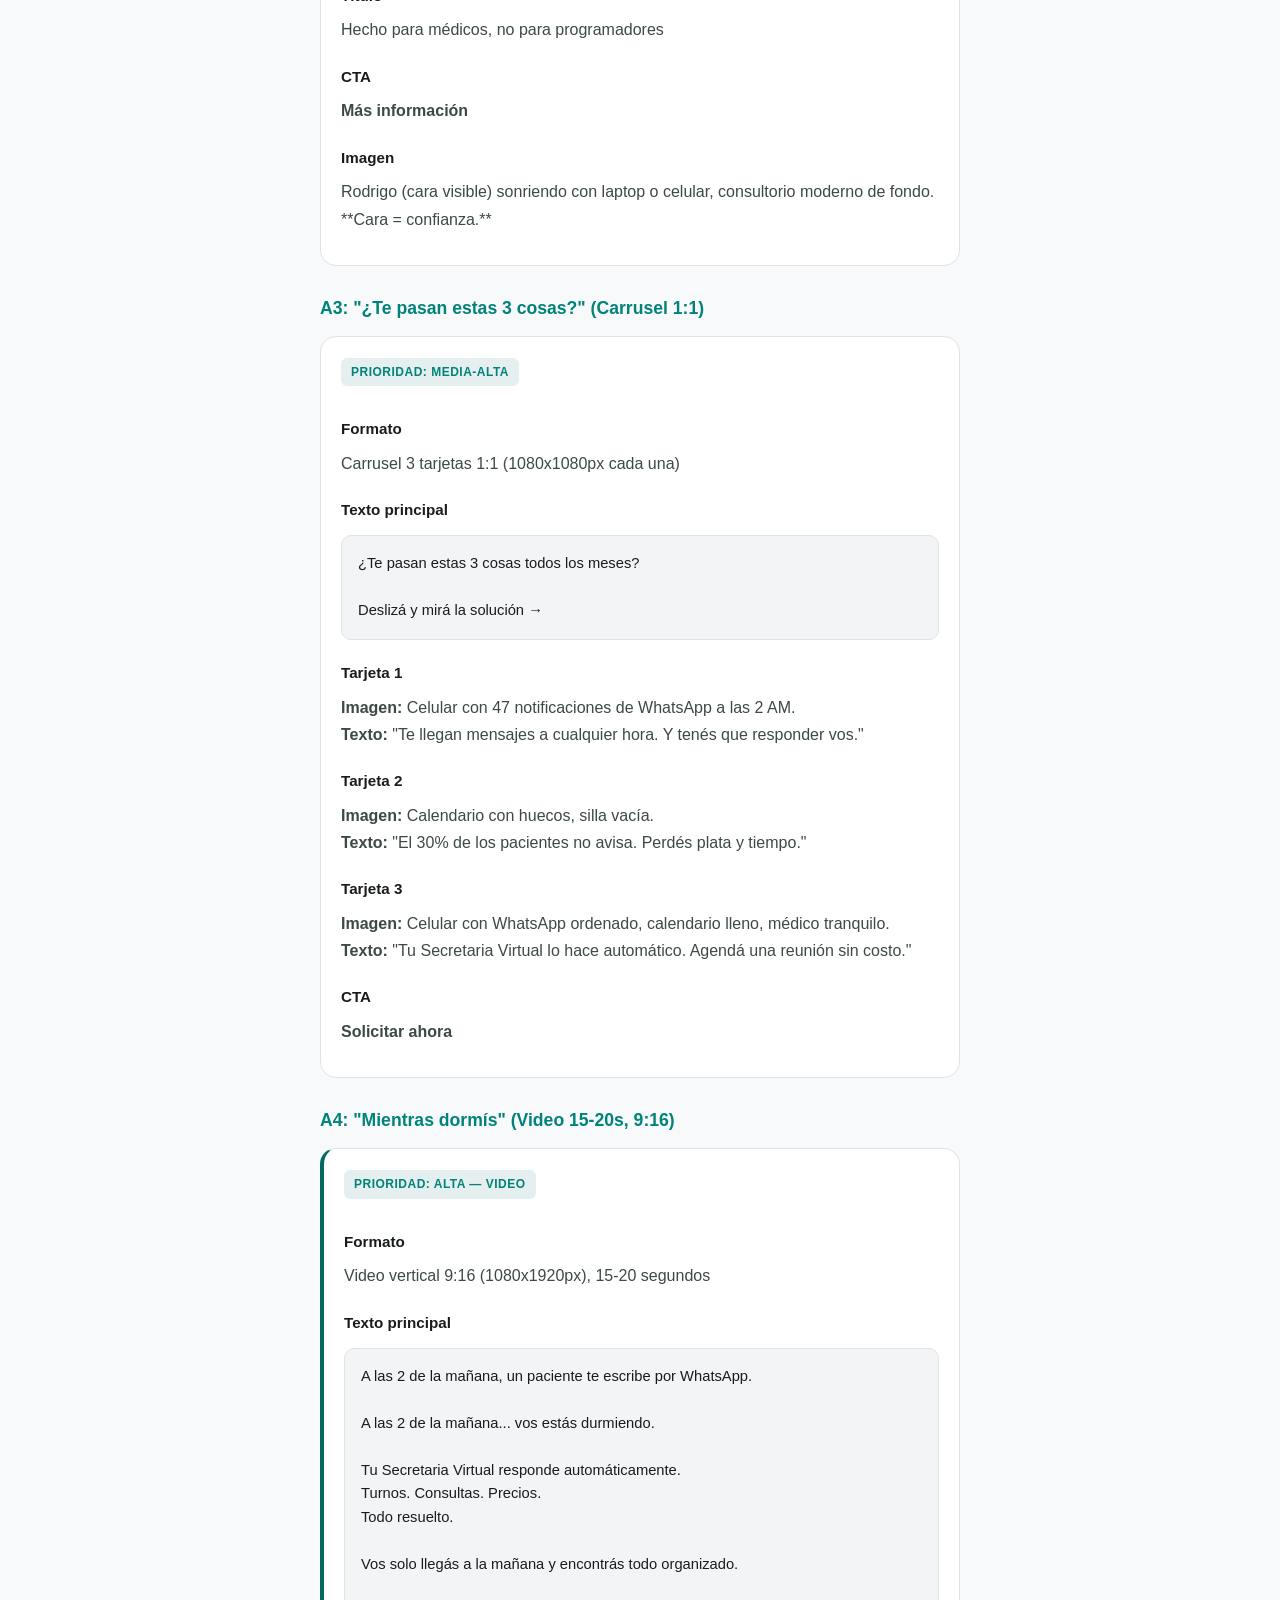
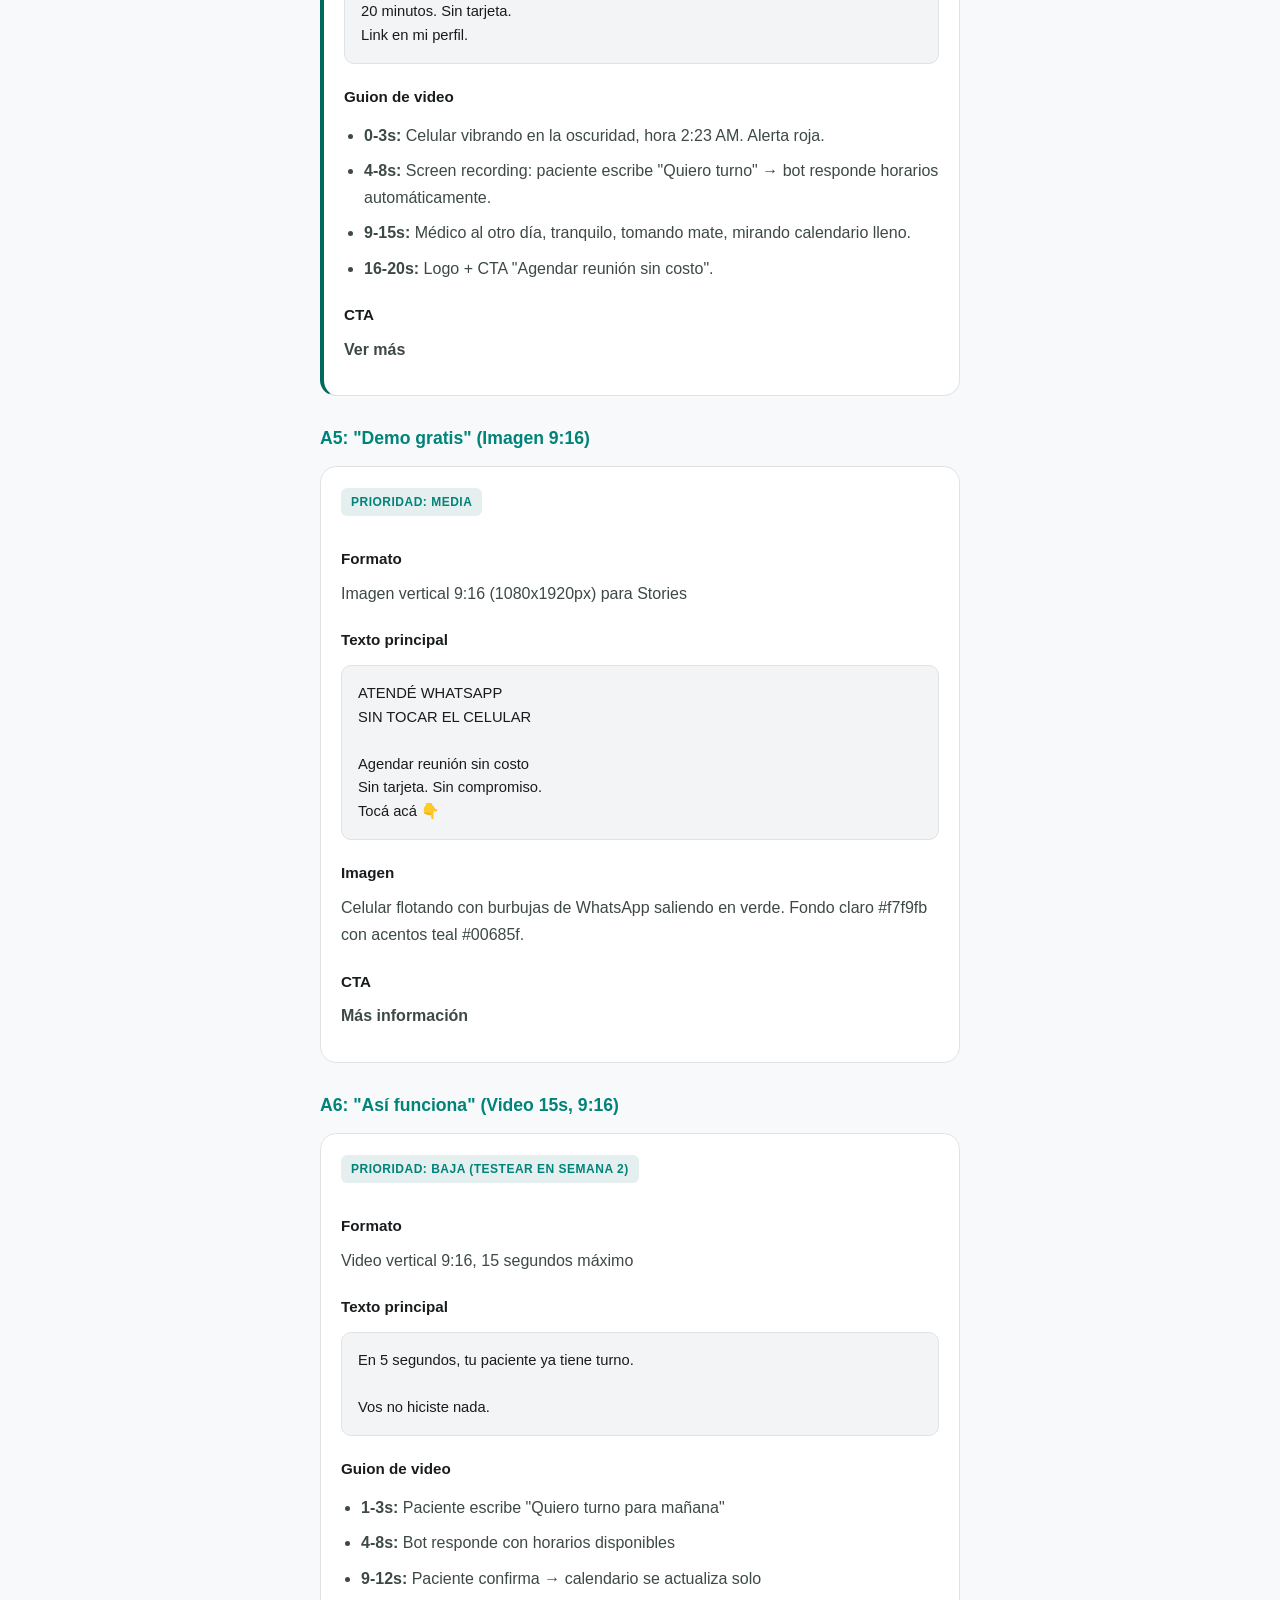
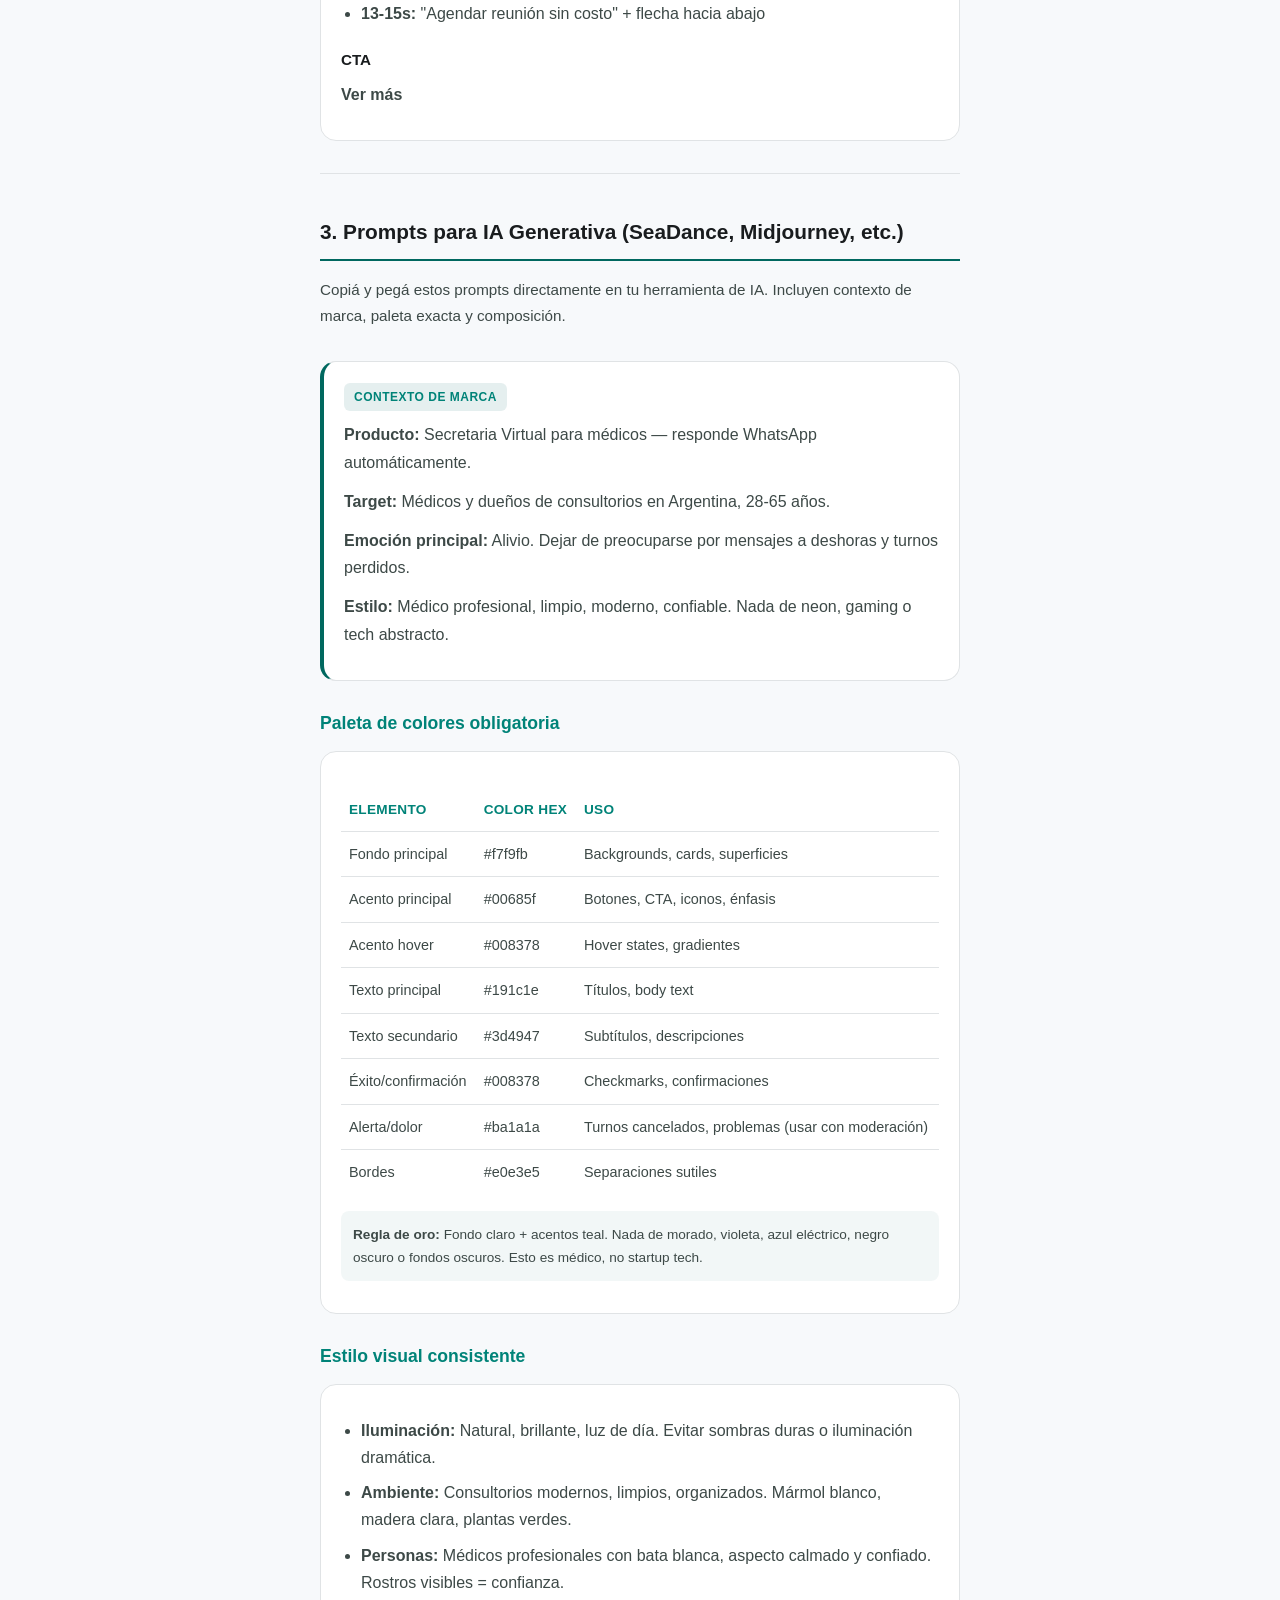
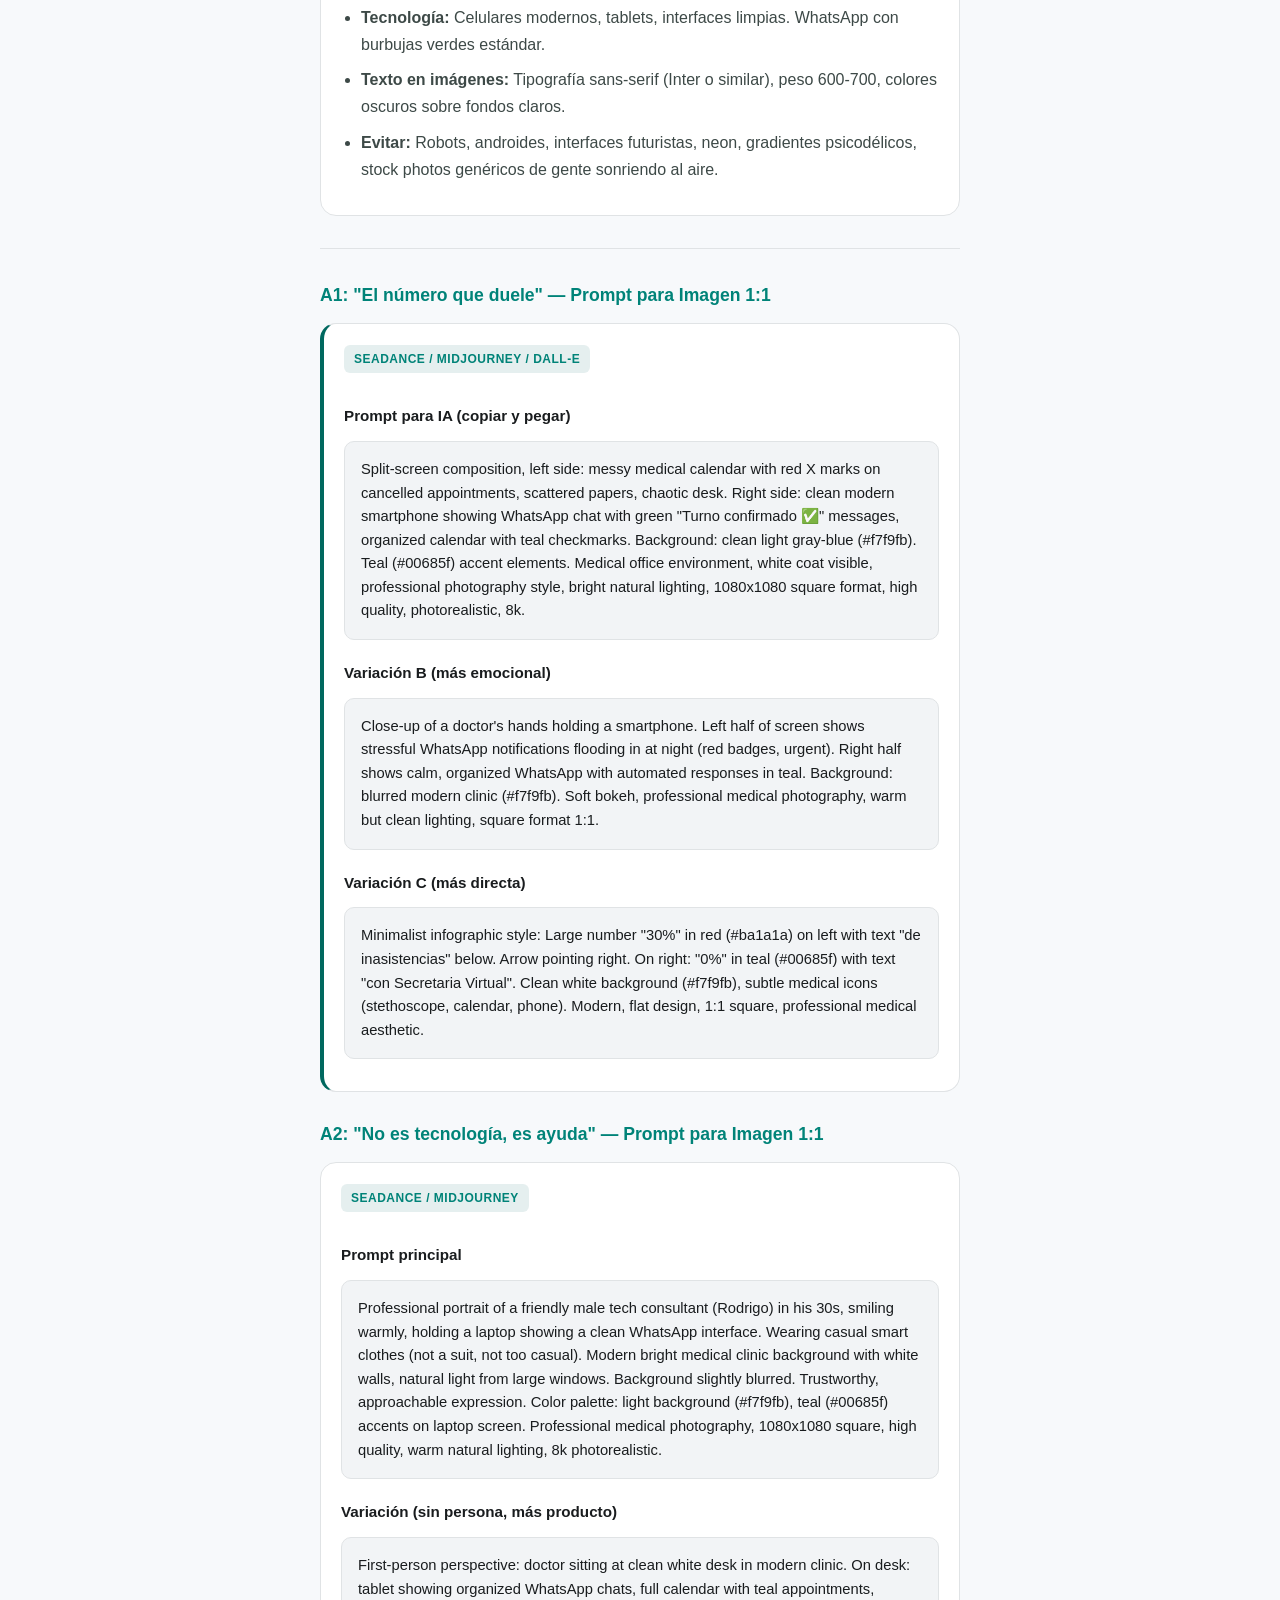
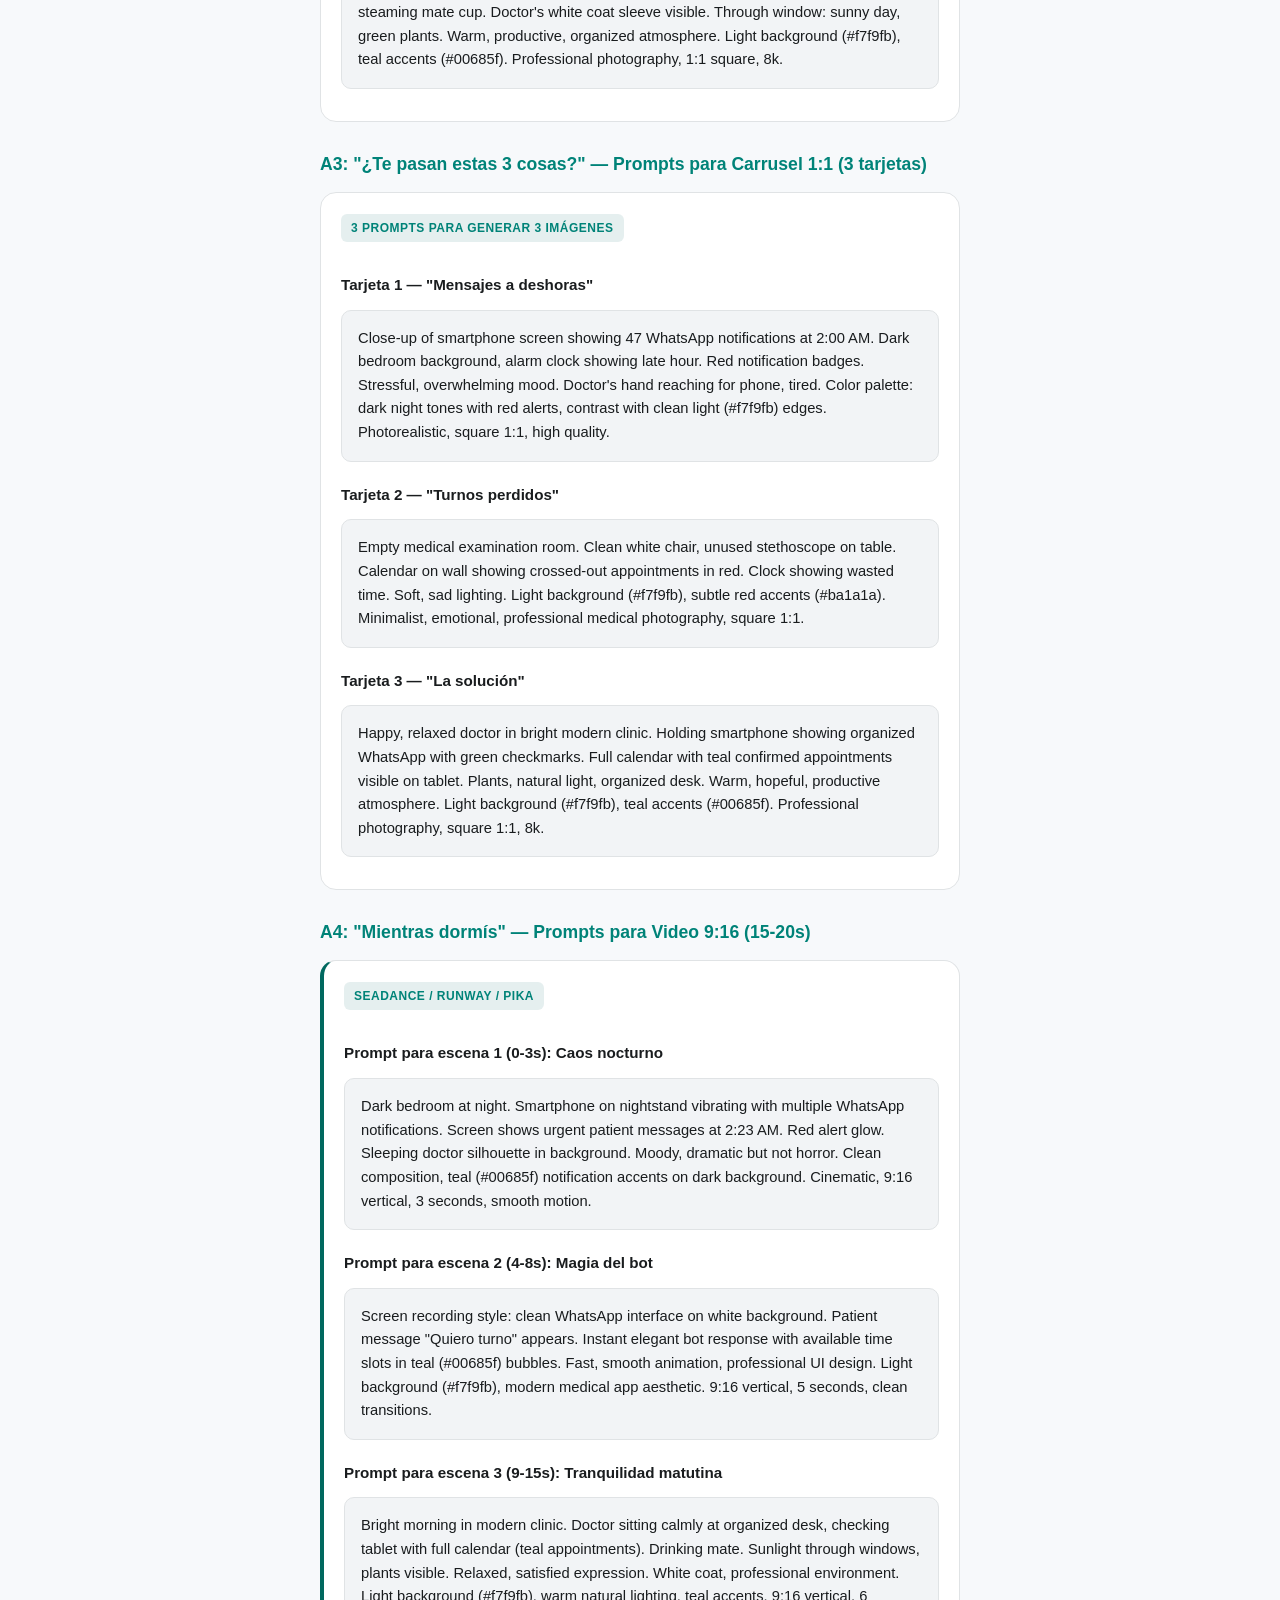
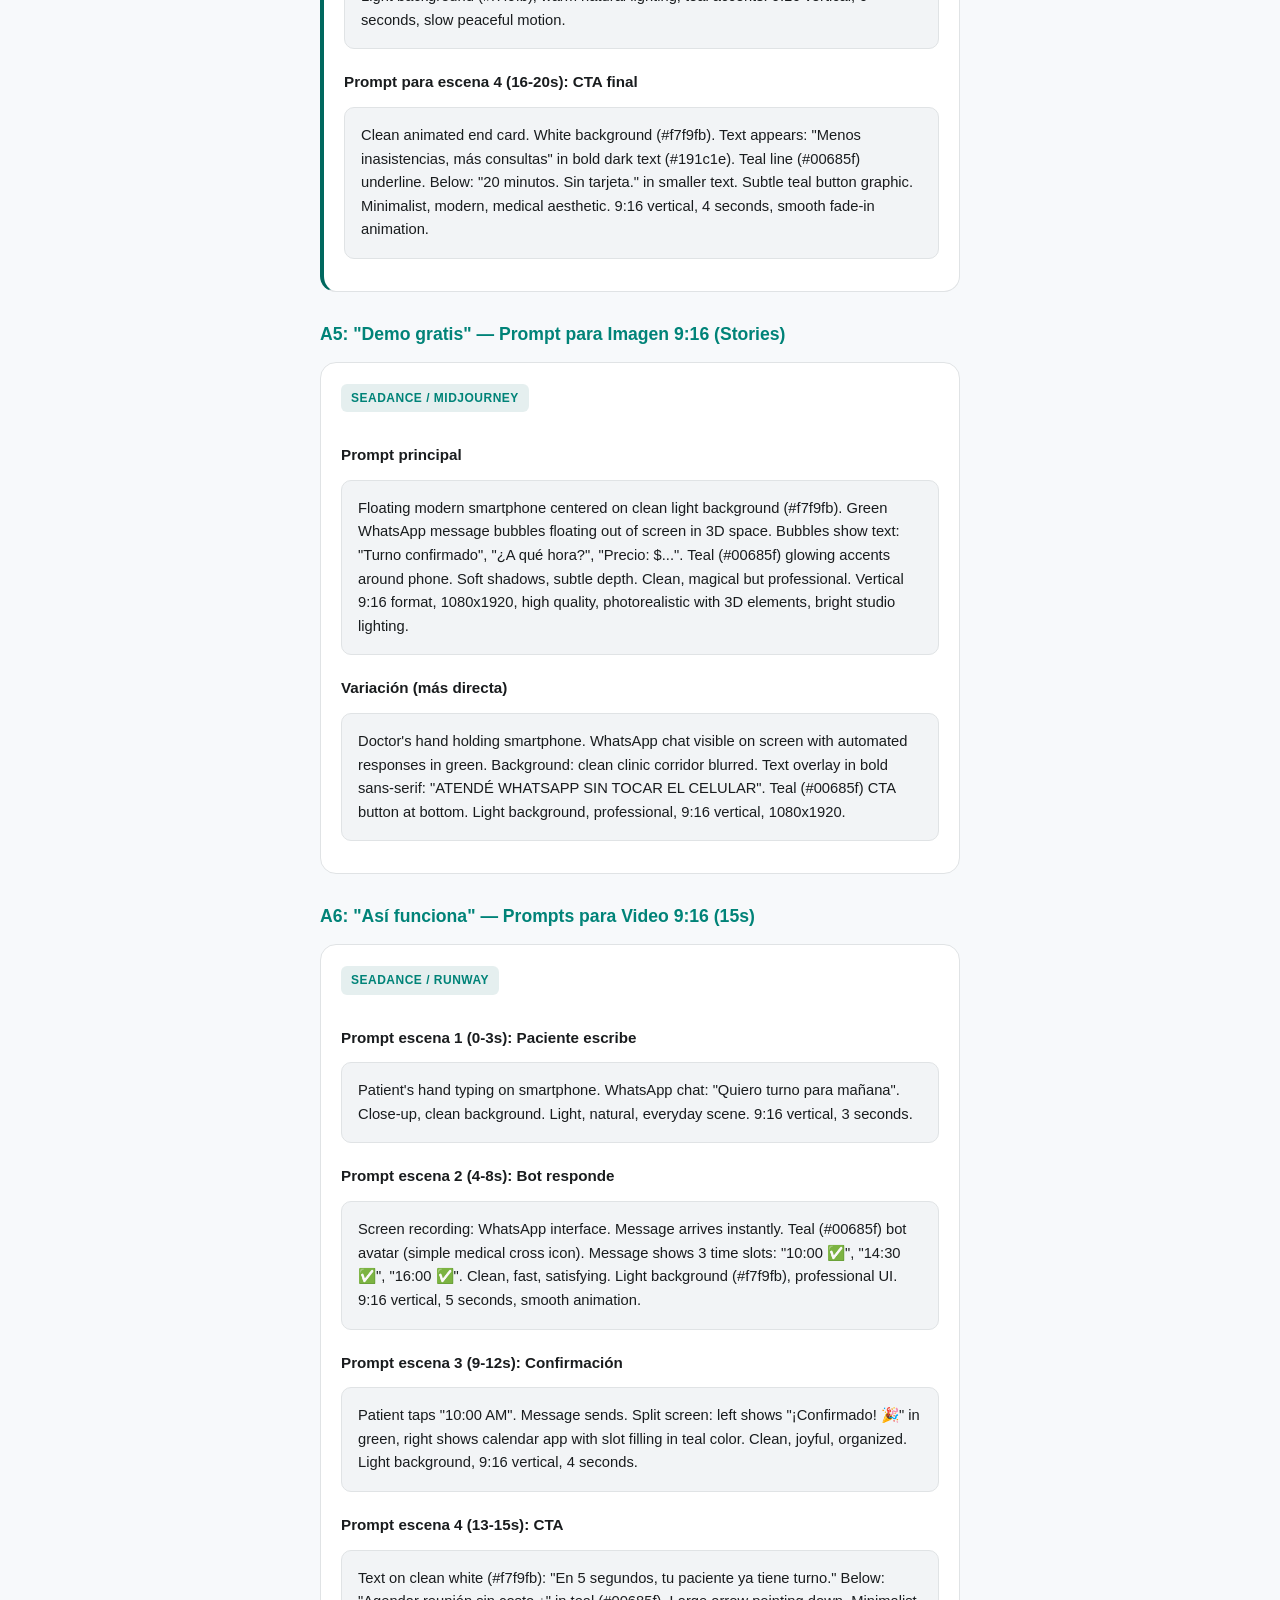
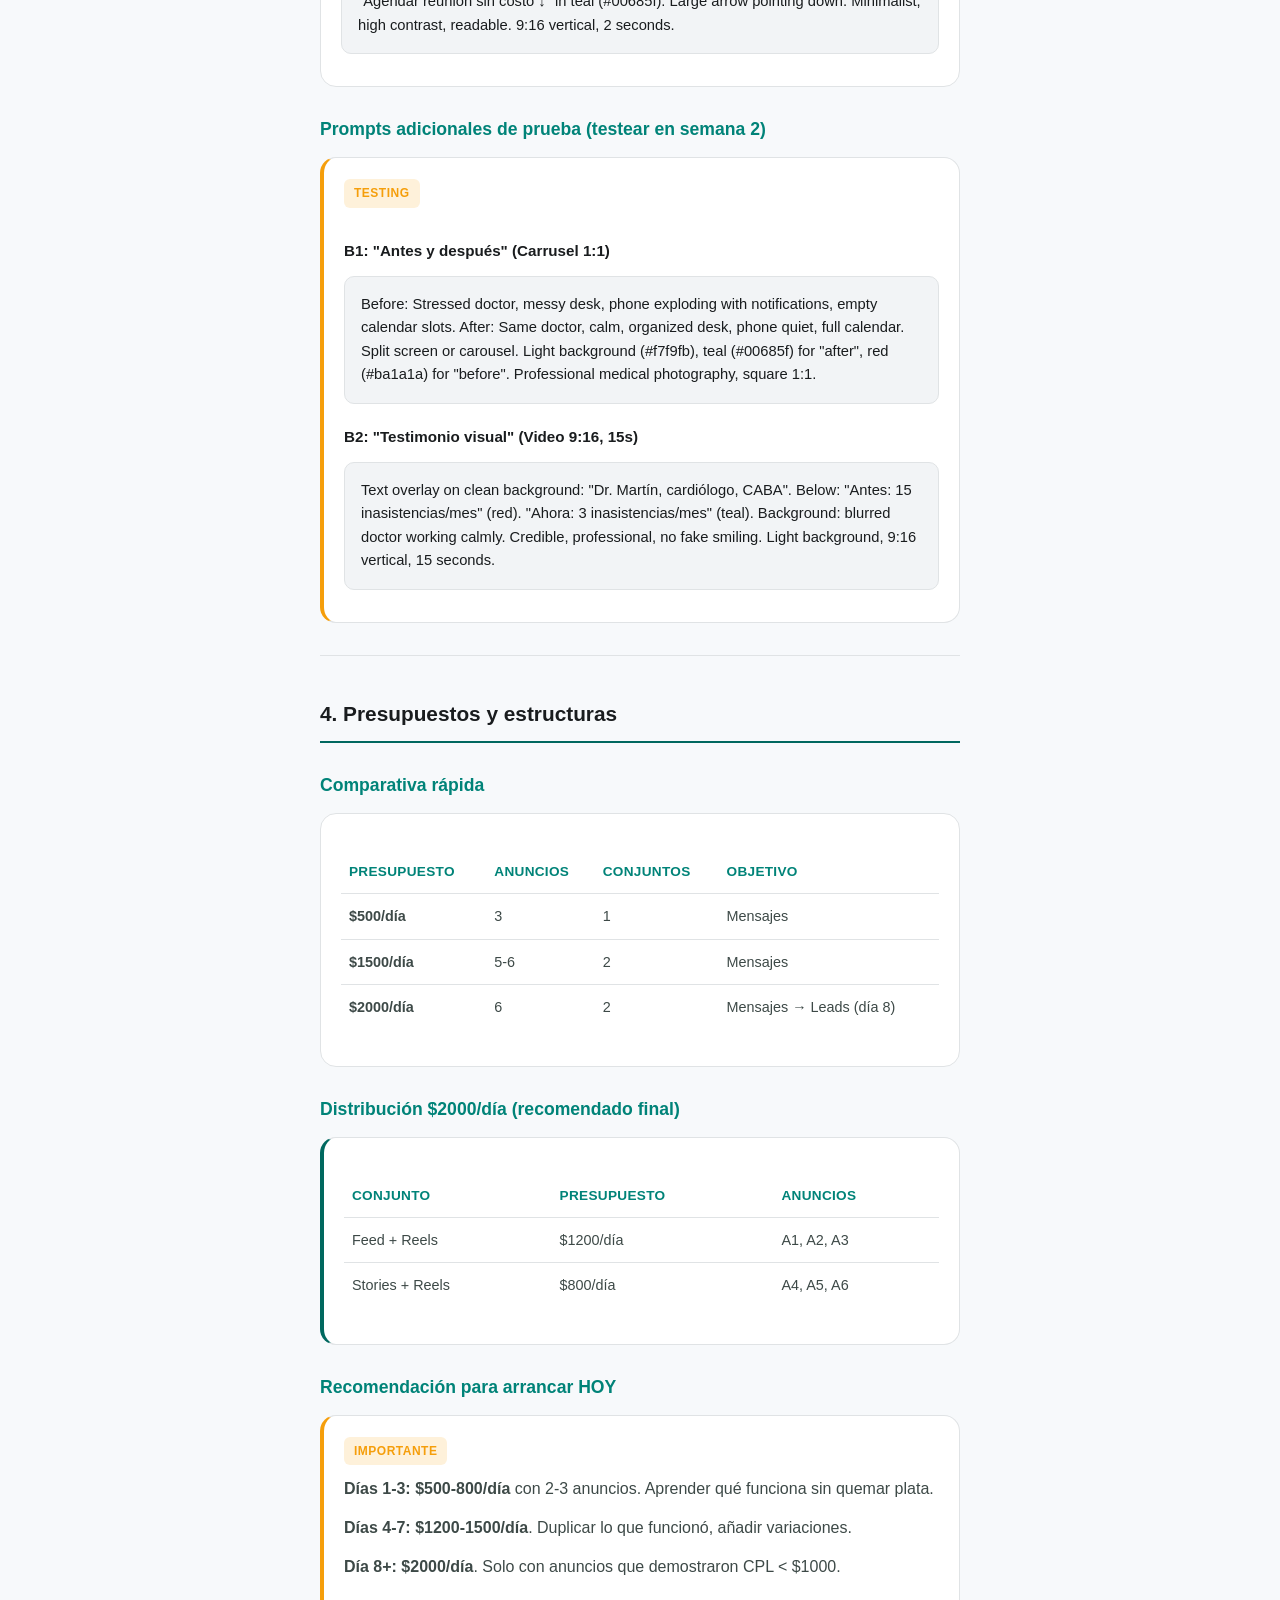
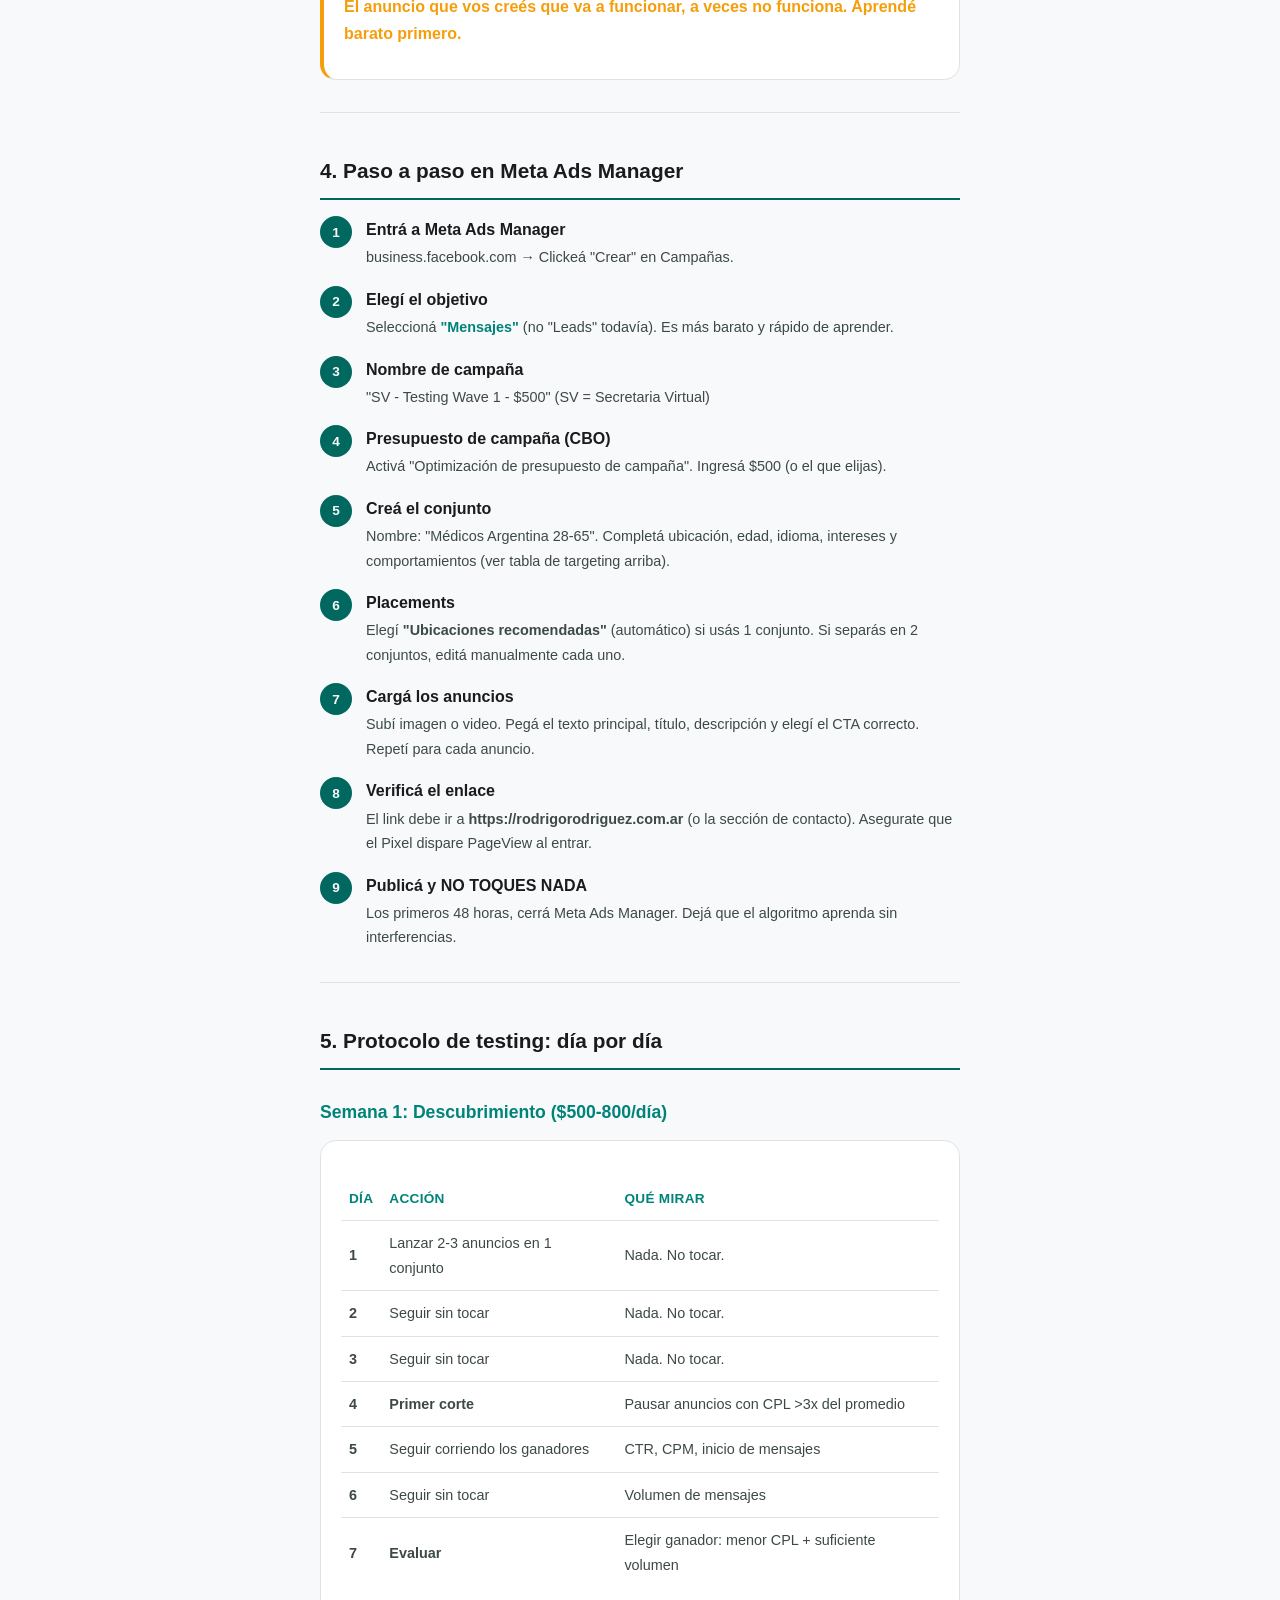
==== commit 0323803f: "feat: add detailed AI prompts for Meta Ads creatives" ====
--- a/guia/index.html
+++ b/guia/index.html
@@ -473,8 +473,127 @@
 
     <hr>
 
+    <!-- PROMPTS PARA IA -->
+    <h2 id="prompts">3. Prompts para IA Generativa (SeaDance, Midjourney, etc.)</h2>
+    <p class="subtitle">Copiá y pegá estos prompts directamente en tu herramienta de IA. Incluyen contexto de marca, paleta exacta y composición.</p>
+
+    <div class="card card-highlight">
+      <div class="label">Contexto de marca</div>
+      <p><strong>Producto:</strong> Secretaria Virtual para médicos — responde WhatsApp automáticamente.</p>
+      <p><strong>Target:</strong> Médicos y dueños de consultorios en Argentina, 28-65 años.</p>
+      <p><strong>Emoción principal:</strong> Alivio. Dejar de preocuparse por mensajes a deshoras y turnos perdidos.</p>
+      <p><strong>Estilo:</strong> Médico profesional, limpio, moderno, confiable. Nada de neon, gaming o tech abstracto.</p>
+    </div>
+
+    <h3>Paleta de colores obligatoria</h3>
+    <div class="card">
+      <table>
+        <tr><th>Elemento</th><th>Color HEX</th><th>Uso</th></tr>
+        <tr><td>Fondo principal</td><td>#f7f9fb</td><td>Backgrounds, cards, superficies</td></tr>
+        <tr><td>Acento principal</td><td>#00685f</td><td>Botones, CTA, iconos, énfasis</td></tr>
+        <tr><td>Acento hover</td><td>#008378</td><td>Hover states, gradientes</td></tr>
+        <tr><td>Texto principal</td><td>#191c1e</td><td>Títulos, body text</td></tr>
+        <tr><td>Texto secundario</td><td>#3d4947</td><td>Subtítulos, descripciones</td></tr>
+        <tr><td>Éxito/confirmación</td><td>#008378</td><td>Checkmarks, confirmaciones</td></tr>
+        <tr><td>Alerta/dolor</td><td>#ba1a1a</td><td>Turnos cancelados, problemas (usar con moderación)</td></tr>
+        <tr><td>Bordes</td><td>#e0e3e5</td><td>Separaciones sutiles</td></tr>
+      </table>
+      <p class="tip"><strong>Regla de oro:</strong> Fondo claro + acentos teal. Nada de morado, violeta, azul eléctrico, negro oscuro o fondos oscuros. Esto es médico, no startup tech.</p>
+    </div>
+
+    <h3>Estilo visual consistente</h3>
+    <div class="card">
+      <ul>
+        <li><strong>Iluminación:</strong> Natural, brillante, luz de día. Evitar sombras duras o iluminación dramática.</li>
+        <li><strong>Ambiente:</strong> Consultorios modernos, limpios, organizados. Mármol blanco, madera clara, plantas verdes.</li>
+        <li><strong>Personas:</strong> Médicos profesionales con bata blanca, aspecto calmado y confiado. Rostros visibles = confianza.</li>
+        <li><strong>Tecnología:</strong> Celulares modernos, tablets, interfaces limpias. WhatsApp con burbujas verdes estándar.</li>
+        <li><strong>Texto en imágenes:</strong> Tipografía sans-serif (Inter o similar), peso 600-700, colores oscuros sobre fondos claros.</li>
+        <li><strong>Evitar:</strong> Robots, androides, interfaces futuristas, neon, gradientes psicodélicos, stock photos genéricos de gente sonriendo al aire.</li>
+      </ul>
+    </div>
+
+    <hr>
+
+    <h3>A1: "El número que duele" — Prompt para Imagen 1:1</h3>
+    <div class="card card-highlight">
+      <div class="label">SeaDance / Midjourney / DALL-E</div>
+      <h4>Prompt para IA (copiar y pegar)</h4>
+      <div class="copy-box">Split-screen composition, left side: messy medical calendar with red X marks on cancelled appointments, scattered papers, chaotic desk. Right side: clean modern smartphone showing WhatsApp chat with green "Turno confirmado ✅" messages, organized calendar with teal checkmarks. Background: clean light gray-blue (#f7f9fb). Teal (#00685f) accent elements. Medical office environment, white coat visible, professional photography style, bright natural lighting, 1080x1080 square format, high quality, photorealistic, 8k.</div>
+      <h4>Variación B (más emocional)</h4>
+      <div class="copy-box">Close-up of a doctor's hands holding a smartphone. Left half of screen shows stressful WhatsApp notifications flooding in at night (red badges, urgent). Right half shows calm, organized WhatsApp with automated responses in teal. Background: blurred modern clinic (#f7f9fb). Soft bokeh, professional medical photography, warm but clean lighting, square format 1:1.</div>
+      <h4>Variación C (más directa)</h4>
+      <div class="copy-box">Minimalist infographic style: Large number "30%" in red (#ba1a1a) on left with text "de inasistencias" below. Arrow pointing right. On right: "0%" in teal (#00685f) with text "con Secretaria Virtual". Clean white background (#f7f9fb), subtle medical icons (stethoscope, calendar, phone). Modern, flat design, 1:1 square, professional medical aesthetic.</div>
+    </div>
+
+    <h3>A2: "No es tecnología, es ayuda" — Prompt para Imagen 1:1</h3>
+    <div class="card">
+      <div class="label">SeaDance / Midjourney</div>
+      <h4>Prompt principal</h4>
+      <div class="copy-box">Professional portrait of a friendly male tech consultant (Rodrigo) in his 30s, smiling warmly, holding a laptop showing a clean WhatsApp interface. Wearing casual smart clothes (not a suit, not too casual). Modern bright medical clinic background with white walls, natural light from large windows. Background slightly blurred. Trustworthy, approachable expression. Color palette: light background (#f7f9fb), teal (#00685f) accents on laptop screen. Professional medical photography, 1080x1080 square, high quality, warm natural lighting, 8k photorealistic.</div>
+      <h4>Variación (sin persona, más producto)</h4>
+      <div class="copy-box">First-person perspective: doctor sitting at clean white desk in modern clinic. On desk: tablet showing organized WhatsApp chats, full calendar with teal appointments, steaming mate cup. Doctor's white coat sleeve visible. Through window: sunny day, green plants. Warm, productive, organized atmosphere. Light background (#f7f9fb), teal accents (#00685f). Professional photography, 1:1 square, 8k.</div>
+    </div>
+
+    <h3>A3: "¿Te pasan estas 3 cosas?" — Prompts para Carrusel 1:1 (3 tarjetas)</h3>
+    <div class="card">
+      <div class="label">3 prompts para generar 3 imágenes</div>
+      <h4>Tarjeta 1 — "Mensajes a deshoras"</h4>
+      <div class="copy-box">Close-up of smartphone screen showing 47 WhatsApp notifications at 2:00 AM. Dark bedroom background, alarm clock showing late hour. Red notification badges. Stressful, overwhelming mood. Doctor's hand reaching for phone, tired. Color palette: dark night tones with red alerts, contrast with clean light (#f7f9fb) edges. Photorealistic, square 1:1, high quality.</div>
+      <h4>Tarjeta 2 — "Turnos perdidos"</h4>
+      <div class="copy-box">Empty medical examination room. Clean white chair, unused stethoscope on table. Calendar on wall showing crossed-out appointments in red. Clock showing wasted time. Soft, sad lighting. Light background (#f7f9fb), subtle red accents (#ba1a1a). Minimalist, emotional, professional medical photography, square 1:1.</div>
+      <h4>Tarjeta 3 — "La solución"</h4>
+      <div class="copy-box">Happy, relaxed doctor in bright modern clinic. Holding smartphone showing organized WhatsApp with green checkmarks. Full calendar with teal confirmed appointments visible on tablet. Plants, natural light, organized desk. Warm, hopeful, productive atmosphere. Light background (#f7f9fb), teal accents (#00685f). Professional photography, square 1:1, 8k.</div>
+    </div>
+
+    <h3>A4: "Mientras dormís" — Prompts para Video 9:16 (15-20s)</h3>
+    <div class="card card-highlight">
+      <div class="label">SeaDance / Runway / Pika</div>
+      <h4>Prompt para escena 1 (0-3s): Caos nocturno</h4>
+      <div class="copy-box">Dark bedroom at night. Smartphone on nightstand vibrating with multiple WhatsApp notifications. Screen shows urgent patient messages at 2:23 AM. Red alert glow. Sleeping doctor silhouette in background. Moody, dramatic but not horror. Clean composition, teal (#00685f) notification accents on dark background. Cinematic, 9:16 vertical, 3 seconds, smooth motion.</div>
+      <h4>Prompt para escena 2 (4-8s): Magia del bot</h4>
+      <div class="copy-box">Screen recording style: clean WhatsApp interface on white background. Patient message "Quiero turno" appears. Instant elegant bot response with available time slots in teal (#00685f) bubbles. Fast, smooth animation, professional UI design. Light background (#f7f9fb), modern medical app aesthetic. 9:16 vertical, 5 seconds, clean transitions.</div>
+      <h4>Prompt para escena 3 (9-15s): Tranquilidad matutina</h4>
+      <div class="copy-box">Bright morning in modern clinic. Doctor sitting calmly at organized desk, checking tablet with full calendar (teal appointments). Drinking mate. Sunlight through windows, plants visible. Relaxed, satisfied expression. White coat, professional environment. Light background (#f7f9fb), warm natural lighting, teal accents. 9:16 vertical, 6 seconds, slow peaceful motion.</div>
+      <h4>Prompt para escena 4 (16-20s): CTA final</h4>
+      <div class="copy-box">Clean animated end card. White background (#f7f9fb). Text appears: "Menos inasistencias, más consultas" in bold dark text (#191c1e). Teal line (#00685f) underline. Below: "20 minutos. Sin tarjeta." in smaller text. Subtle teal button graphic. Minimalist, modern, medical aesthetic. 9:16 vertical, 4 seconds, smooth fade-in animation.</div>
+    </div>
+
+    <h3>A5: "Demo gratis" — Prompt para Imagen 9:16 (Stories)</h3>
+    <div class="card">
+      <div class="label">SeaDance / Midjourney</div>
+      <h4>Prompt principal</h4>
+      <div class="copy-box">Floating modern smartphone centered on clean light background (#f7f9fb). Green WhatsApp message bubbles floating out of screen in 3D space. Bubbles show text: "Turno confirmado", "¿A qué hora?", "Precio: $...". Teal (#00685f) glowing accents around phone. Soft shadows, subtle depth. Clean, magical but professional. Vertical 9:16 format, 1080x1920, high quality, photorealistic with 3D elements, bright studio lighting.</div>
+      <h4>Variación (más directa)</h4>
+      <div class="copy-box">Doctor's hand holding smartphone. WhatsApp chat visible on screen with automated responses in green. Background: clean clinic corridor blurred. Text overlay in bold sans-serif: "ATENDÉ WHATSAPP SIN TOCAR EL CELULAR". Teal (#00685f) CTA button at bottom. Light background, professional, 9:16 vertical, 1080x1920.</div>
+    </div>
+
+    <h3>A6: "Así funciona" — Prompts para Video 9:16 (15s)</h3>
+    <div class="card">
+      <div class="label">SeaDance / Runway</div>
+      <h4>Prompt escena 1 (0-3s): Paciente escribe</h4>
+      <div class="copy-box">Patient's hand typing on smartphone. WhatsApp chat: "Quiero turno para mañana". Close-up, clean background. Light, natural, everyday scene. 9:16 vertical, 3 seconds.</div>
+      <h4>Prompt escena 2 (4-8s): Bot responde</h4>
+      <div class="copy-box">Screen recording: WhatsApp interface. Message arrives instantly. Teal (#00685f) bot avatar (simple medical cross icon). Message shows 3 time slots: "10:00 ✅", "14:30 ✅", "16:00 ✅". Clean, fast, satisfying. Light background (#f7f9fb), professional UI. 9:16 vertical, 5 seconds, smooth animation.</div>
+      <h4>Prompt escena 3 (9-12s): Confirmación</h4>
+      <div class="copy-box">Patient taps "10:00 AM". Message sends. Split screen: left shows "¡Confirmado! 🎉" in green, right shows calendar app with slot filling in teal color. Clean, joyful, organized. Light background, 9:16 vertical, 4 seconds.</div>
+      <h4>Prompt escena 4 (13-15s): CTA</h4>
+      <div class="copy-box">Text on clean white (#f7f9fb): "En 5 segundos, tu paciente ya tiene turno." Below: "Agendar reunión sin costo ↓" in teal (#00685f). Large arrow pointing down. Minimalist, high contrast, readable. 9:16 vertical, 2 seconds.</div>
+    </div>
+
+    <h3>Prompts adicionales de prueba (testear en semana 2)</h3>
+    <div class="card card-warning">
+      <div class="label label-warning">Testing</div>
+      <h4>B1: "Antes y después" (Carrusel 1:1)</h4>
+      <div class="copy-box">Before: Stressed doctor, messy desk, phone exploding with notifications, empty calendar slots. After: Same doctor, calm, organized desk, phone quiet, full calendar. Split screen or carousel. Light background (#f7f9fb), teal (#00685f) for "after", red (#ba1a1a) for "before". Professional medical photography, square 1:1.</div>
+      <h4>B2: "Testimonio visual" (Video 9:16, 15s)</h4>
+      <div class="copy-box">Text overlay on clean background: "Dr. Martín, cardiólogo, CABA". Below: "Antes: 15 inasistencias/mes" (red). "Ahora: 3 inasistencias/mes" (teal). Background: blurred doctor working calmly. Credible, professional, no fake smiling. Light background, 9:16 vertical, 15 seconds.</div>
+    </div>
+
+    <hr>
+
     <!-- PRESUPUESTOS -->
-    <h2 id="budget">3. Presupuestos y estructuras</h2>
+    <h2 id="budget">4. Presupuestos y estructuras</h2>
 
     <h3>Comparativa rápida</h3>
     <div class="card">
